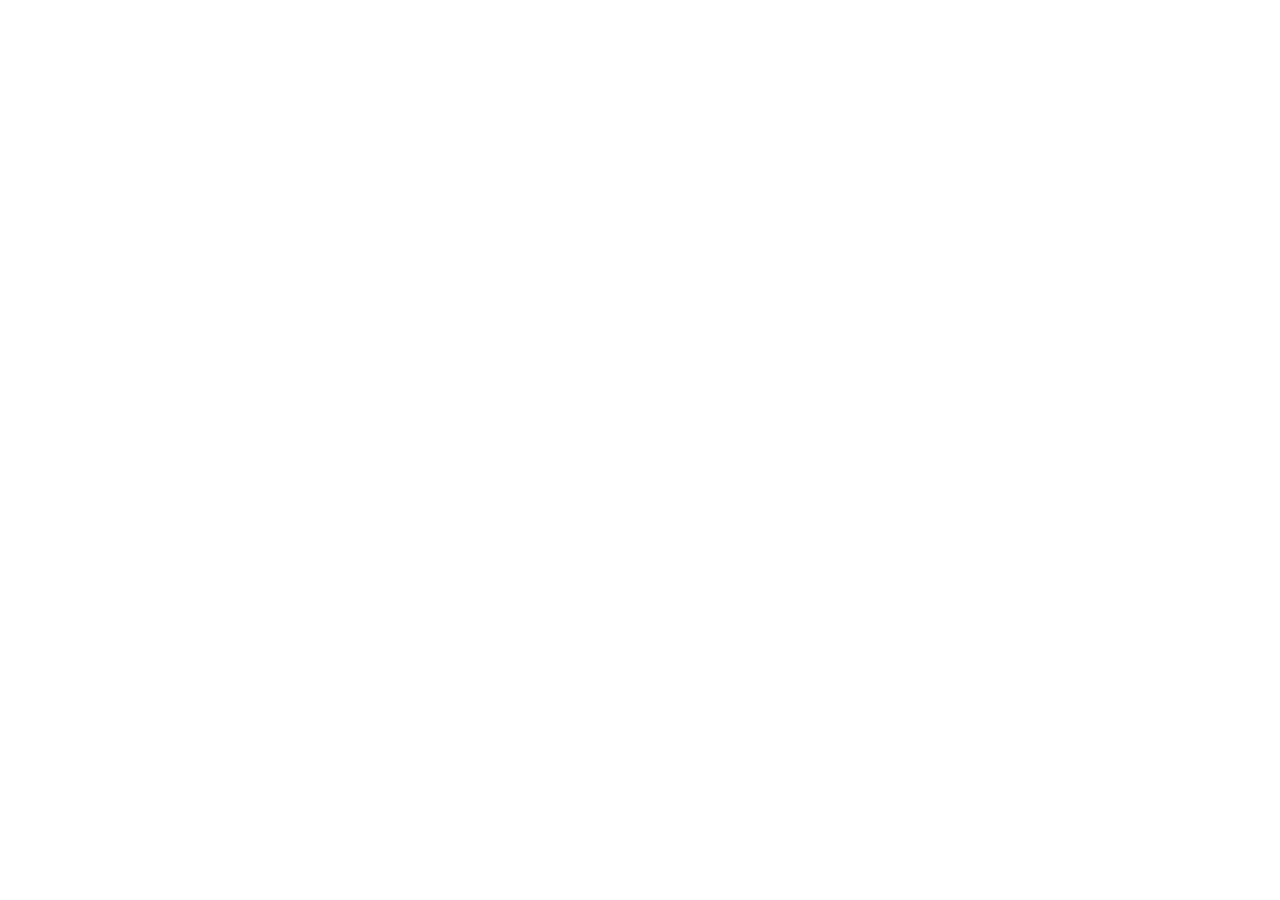
==== index.html @ 1f7158c5 "Updates" ====
<!doctype html><html lang="en"><head><meta charset="utf-8"/><link rel="icon" href="/curriculum/favicon.ico"/><link rel="stylesheet" href="https://fonts.googleapis.com/icon?family=Material+Icons"/><meta name="viewport" content="width=device-width,initial-scale=1"/><meta name="theme-color" content="#000000"/><meta name="description" content="Web site created using create-react-app"/><link rel="apple-touch-icon" href="/curriculum/logo192.png"/><link rel="manifest" href="/curriculum/manifest.json"/><title>React App</title><script async src="https://www.googletagmanager.com/gtag/js?id=UA-134482175-1"></script><script>function gtag(){dataLayer.push(arguments)}window.dataLayer=window.dataLayer||[],gtag("js",new Date),gtag("config","UA-134482175-1")</script><script defer="defer" src="/curriculum/static/js/main.ffeb51f5.js"></script><link href="/curriculum/static/css/main.ffa30305.css" rel="stylesheet"></head><body><noscript>You need to enable JavaScript to run this app.</noscript><div id="root"></div></body></html>
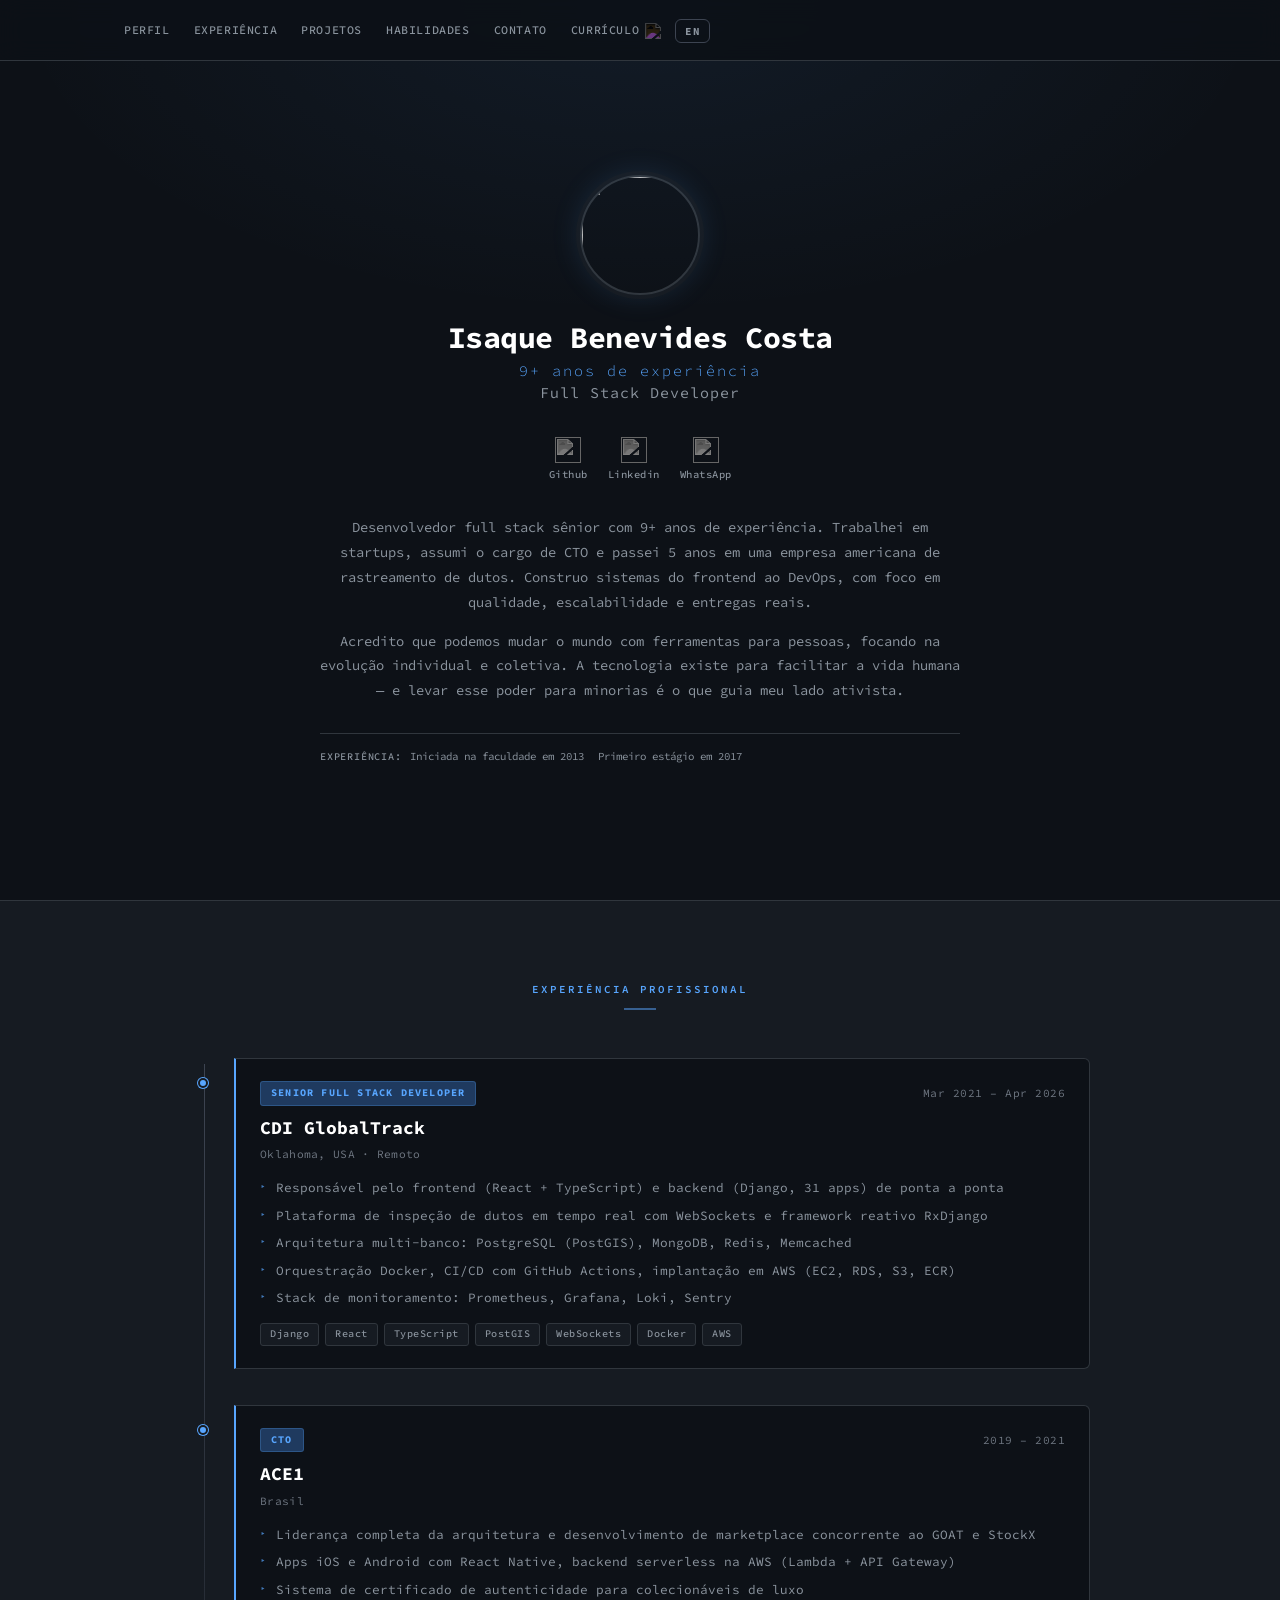
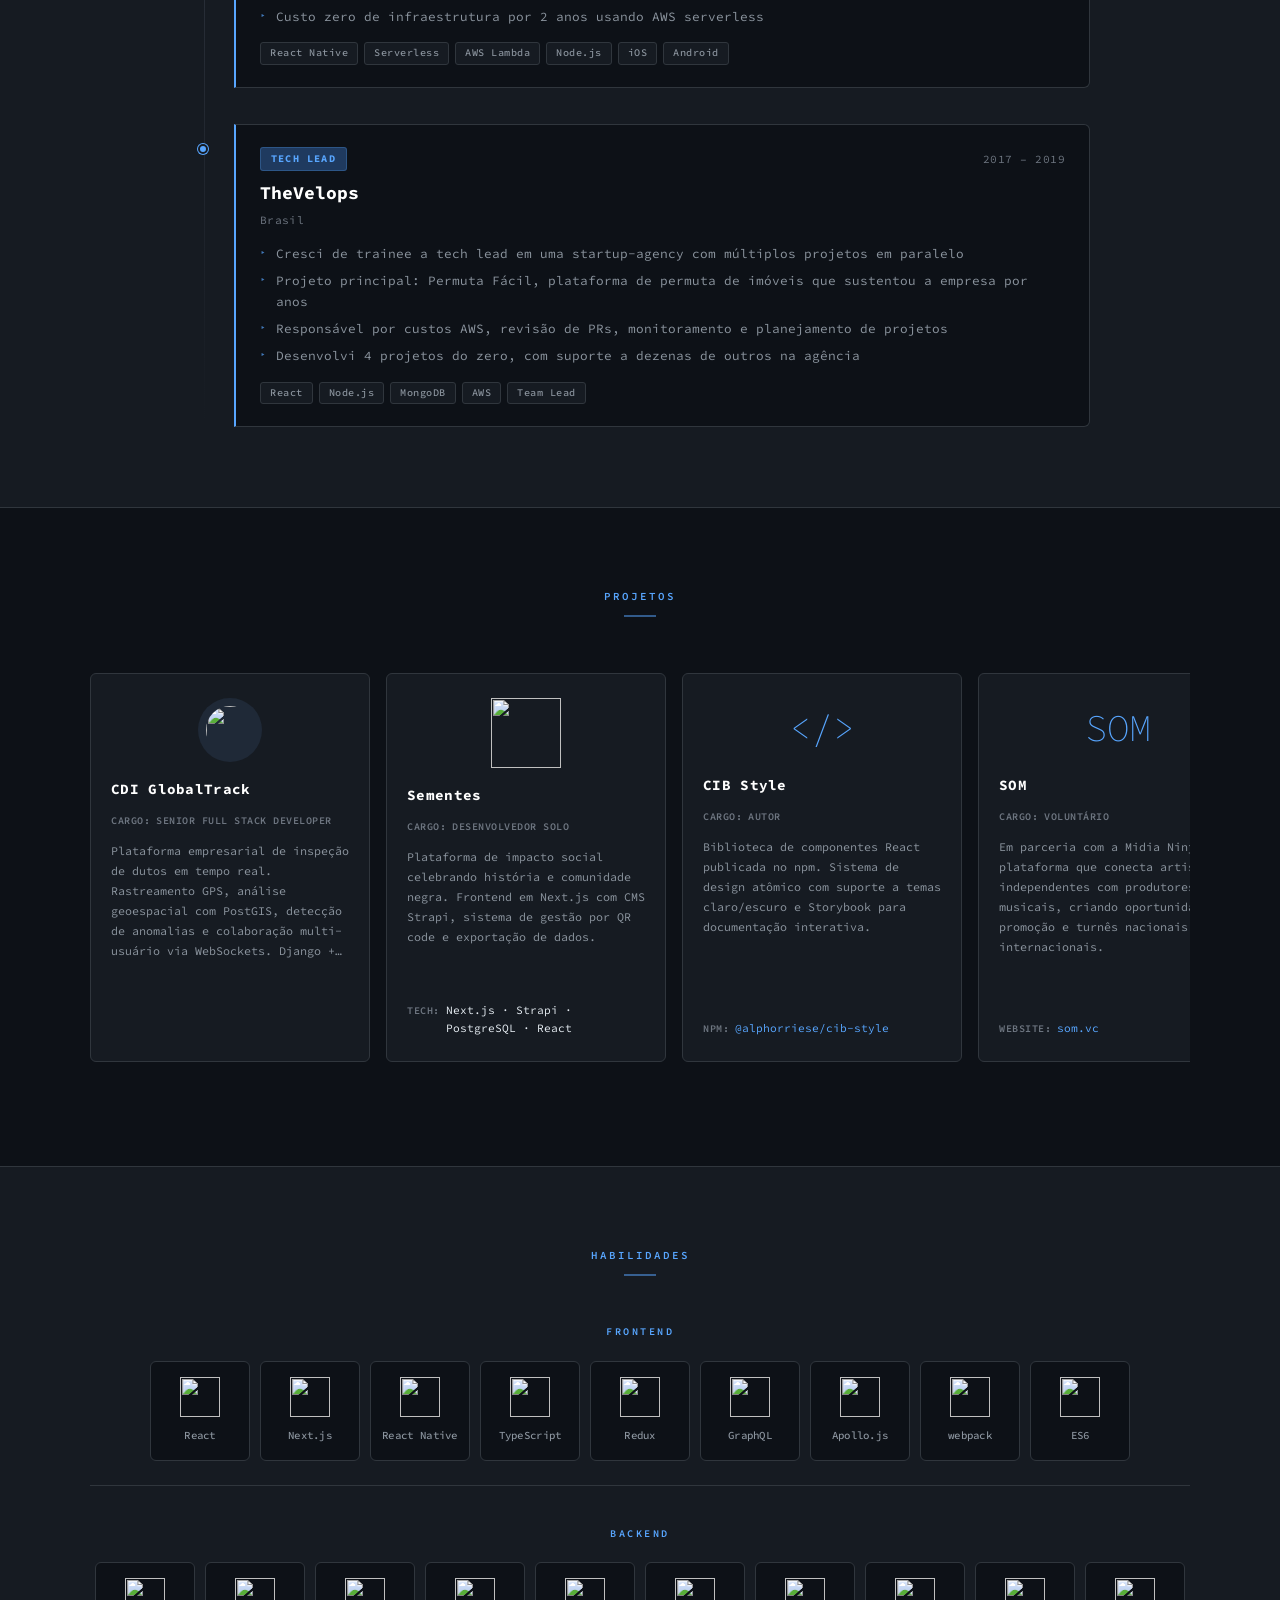
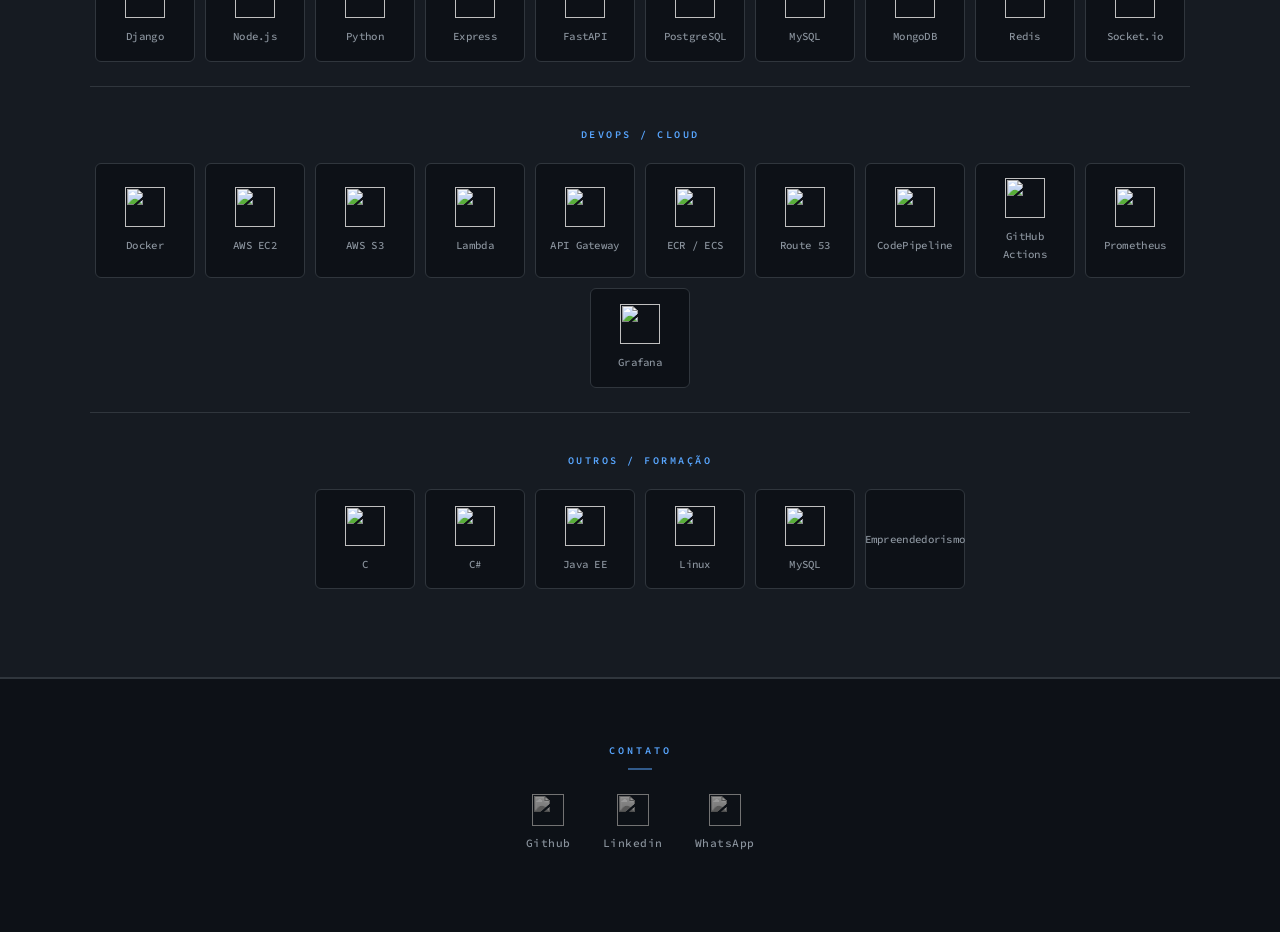
==== commit c5d0df42: "2026-14-04 - update" ====
--- a/index.html
+++ b/index.html
@@ -1 +1,600 @@
-<!doctype html><html lang="en"><head><meta charset="utf-8"/><link rel="icon" href="/curriculum/favicon.ico"/><link rel="stylesheet" href="https://fonts.googleapis.com/icon?family=Material+Icons"/><meta name="viewport" content="width=device-width,initial-scale=1"/><meta name="theme-color" content="#000000"/><meta name="description" content="Web site created using create-react-app"/><link rel="apple-touch-icon" href="/curriculum/logo192.png"/><link rel="manifest" href="/curriculum/manifest.json"/><title>React App</title><script async src="https://www.googletagmanager.com/gtag/js?id=UA-134482175-1"></script><script>function gtag(){dataLayer.push(arguments)}window.dataLayer=window.dataLayer||[],gtag("js",new Date),gtag("config","UA-134482175-1")</script><script defer="defer" src="/curriculum/static/js/main.ffeb51f5.js"></script><link href="/curriculum/static/css/main.ffa30305.css" rel="stylesheet"></head><body><noscript>You need to enable JavaScript to run this app.</noscript><div id="root"></div></body></html>+<!DOCTYPE html>
+<html lang="pt">
+  <head>
+    <meta charset="UTF-8">
+    <meta name="viewport" content="width=device-width, initial-scale=1.0">
+    <meta http-equiv="X-UA-Compatible" content="ie=edge">
+    <title>Isaque Costa — Full Stack Developer</title>
+    <link rel='stylesheet' type='text/css' href='style.css' />
+    <link rel="icon" href="/curriculum/assets/images/favicon.svg" />
+    <link href="https://fonts.googleapis.com/css?family=Source+Code+Pro:200,300,400,500,600,700" rel="stylesheet">
+    <!-- Google Analytics -->
+    <script async src="https://www.googletagmanager.com/gtag/js?id=UA-134482175-1"></script>
+    <script>
+      window.dataLayer = window.dataLayer || [];
+      function gtag(){dataLayer.push(arguments);}
+      gtag('js', new Date());
+      gtag('config', 'UA-134482175-1');
+    </script>
+  </head>
+  <body data-lang="pt">
+    <header>
+      <nav>
+        <ul>
+          <li><a class='menu' href='#profile'><span class="lang-pt">Perfil</span><span class="lang-en">Profile</span></a></li>
+          <li><a class='menu' href='#experience'><span class="lang-pt">Experiência</span><span class="lang-en">Experience</span></a></li>
+          <li><a class='menu' href='#projects'><span class="lang-pt">Projetos</span><span class="lang-en">Projects</span></a></li>
+          <li><a class='menu' href='#knowledge'><span class="lang-pt">Habilidades</span><span class="lang-en">Skills</span></a></li>
+          <li><a class='menu' href='#footer'><span class="lang-pt">Contato</span><span class="lang-en">Contact</span></a></li>
+          <li><a class='menu' target='_blank' href='/curriculum/assets/files/curriculo_12-02-2019-new.pdf'><span class="lang-pt">Currículo</span><span class="lang-en">Resume</span><img class='download-icon' src='/curriculum/assets/images/iconfinder_24_171492.svg'/></a></li>
+          <li><button class='lang-toggle' id='lang-toggle'>EN</button></li>
+        </ul>
+      </nav>
+    </header>
+    <main>
+
+      <!-- PROFILE -->
+      <section id='profile'>
+        <div class='profile-header'>
+          <img src='/curriculum/assets/images/IsaqueCosta-68.jpg' />
+          <ul class='basic-informations'>
+            <li><p>Isaque Benevides Costa</p></li>
+            <li><p><span class="lang-pt">9+ anos de experiência</span><span class="lang-en">9+ years of experience</span></p></li>
+            <li><p>Full Stack Developer</p></li>
+          </ul>
+        </div>
+        <div class='social-media-container'>
+          <ul class='social-medias'>
+            <li>
+              <a href='https://github.com/isaquebc' target='_blank'>
+                <img src='https://cdn3.iconfinder.com/data/icons/free-social-icons/67/github_circle_gray-512.png' />
+                <label>Github</label>
+              </a>
+            </li>
+            <li>
+              <a target='_blank' href='https://www.linkedin.com/in/isaque-benevides-costa-303a9490/'>
+                <img src='https://cdn3.iconfinder.com/data/icons/free-social-icons/67/linkedin_circle_gray-512.png'/>
+                <label>Linkedin</label>
+              </a>
+            </li>
+            <li>
+              <a href='https://api.whatsapp.com/send?phone=5511986756042'>
+                <img target='_blank' src='https://cdn2.iconfinder.com/data/icons/social-icons-grey/512/whatsapp-512.png'/>
+                <label>WhatsApp</label>
+              </a>
+            </li>
+          </ul>
+        </div>
+        <p class="lang-pt">Desenvolvedor full stack sênior com 9+ anos de experiência. Trabalhei em startups, assumi o cargo de CTO e passei 5 anos em uma empresa americana de rastreamento de dutos. Construo sistemas do frontend ao DevOps, com foco em qualidade, escalabilidade e entregas reais.</p>
+        <p class="lang-en">Senior full stack developer with 9+ years of experience. Worked across startups, served as CTO, and spent 5 years at a US pipeline-tracking company. I build end-to-end systems — from UI to DevOps — focused on quality, scalability, and real delivery.</p>
+        <p class="lang-pt">Acredito que podemos mudar o mundo com ferramentas para pessoas, focando na evolução individual e coletiva. A tecnologia existe para facilitar a vida humana — e levar esse poder para minorias é o que guia meu lado ativista.</p>
+        <p class="lang-en">I believe we can change the world through tools built for people, focusing on individual and collective growth. Technology exists to make life easier — bringing that power to underrepresented communities is what drives me.</p>
+        <ul>
+          <li>
+            <label><span class="lang-pt">Experiência:</span><span class="lang-en">Experience:</span></label>
+            <p><span class="lang-pt">Iniciada na faculdade em 2013</span><span class="lang-en">Started in college, 2013</span></p>
+            <p><span class="lang-pt">Primeiro estágio em 2017</span><span class="lang-en">First internship, 2017</span></p>
+          </li>
+        </ul>
+      </section>
+
+      <!-- WORK EXPERIENCE -->
+      <section id='experience'>
+        <h3 class='section-title'><span class="lang-pt">Experiência Profissional</span><span class="lang-en">Work Experience</span></h3>
+        <div class='timeline'>
+
+          <div class='timeline-item'>
+            <div class='timeline-dot'></div>
+            <div class='timeline-card'>
+              <div class='timeline-header'>
+                <span class='role-badge'>Senior Full Stack Developer</span>
+                <span class='timeline-period'>Mar 2021 – Apr 2026</span>
+              </div>
+              <h4 class='company-name'>CDI GlobalTrack</h4>
+              <span class='timeline-location'>Oklahoma, USA &middot; <span class="lang-pt">Remoto</span><span class="lang-en">Remote</span></span>
+              <ul class='timeline-bullets'>
+                <li>
+                  <span class="lang-pt">Responsável pelo frontend (React + TypeScript) e backend (Django, 31 apps) de ponta a ponta</span>
+                  <span class="lang-en">End-to-end ownership of frontend (React + TypeScript) and backend (Django, 31 apps)</span>
+                </li>
+                <li>
+                  <span class="lang-pt">Plataforma de inspeção de dutos em tempo real com WebSockets e framework reativo RxDjango</span>
+                  <span class="lang-en">Real-time pipeline inspection platform using WebSockets and the RxDjango reactive framework</span>
+                </li>
+                <li>
+                  <span class="lang-pt">Arquitetura multi-banco: PostgreSQL (PostGIS), MongoDB, Redis, Memcached</span>
+                  <span class="lang-en">Multi-database architecture: PostgreSQL (PostGIS), MongoDB, Redis, Memcached</span>
+                </li>
+                <li>
+                  <span class="lang-pt">Orquestração Docker, CI/CD com GitHub Actions, implantação em AWS (EC2, RDS, S3, ECR)</span>
+                  <span class="lang-en">Docker orchestration, GitHub Actions CI/CD, AWS deployment (EC2, RDS, S3, ECR)</span>
+                </li>
+                <li>
+                  <span class="lang-pt">Stack de monitoramento: Prometheus, Grafana, Loki, Sentry</span>
+                  <span class="lang-en">Monitoring stack: Prometheus, Grafana, Loki, Sentry</span>
+                </li>
+              </ul>
+              <div class='tech-tags'>
+                <span>Django</span><span>React</span><span>TypeScript</span><span>PostGIS</span><span>WebSockets</span><span>Docker</span><span>AWS</span>
+              </div>
+            </div>
+          </div>
+
+          <div class='timeline-item'>
+            <div class='timeline-dot'></div>
+            <div class='timeline-card'>
+              <div class='timeline-header'>
+                <span class='role-badge'>CTO</span>
+                <span class='timeline-period'>2019 – 2021</span>
+              </div>
+              <h4 class='company-name'>ACE1</h4>
+              <span class='timeline-location'>Brasil</span>
+              <ul class='timeline-bullets'>
+                <li>
+                  <span class="lang-pt">Liderança completa da arquitetura e desenvolvimento de marketplace concorrente ao GOAT e StockX</span>
+                  <span class="lang-en">Led full architecture and development of a marketplace competing with GOAT and StockX</span>
+                </li>
+                <li>
+                  <span class="lang-pt">Apps iOS e Android com React Native, backend serverless na AWS (Lambda + API Gateway)</span>
+                  <span class="lang-en">iOS and Android apps with React Native, serverless AWS backend (Lambda + API Gateway)</span>
+                </li>
+                <li>
+                  <span class="lang-pt">Sistema de certificado de autenticidade para colecionáveis de luxo</span>
+                  <span class="lang-en">Certificate of authenticity system for luxury collectibles</span>
+                </li>
+                <li>
+                  <span class="lang-pt">Custo zero de infraestrutura por 2 anos usando AWS serverless</span>
+                  <span class="lang-en">Zero infra cost for 2 years leveraging AWS serverless</span>
+                </li>
+              </ul>
+              <div class='tech-tags'>
+                <span>React Native</span><span>Serverless</span><span>AWS Lambda</span><span>Node.js</span><span>iOS</span><span>Android</span>
+              </div>
+            </div>
+          </div>
+
+          <div class='timeline-item'>
+            <div class='timeline-dot'></div>
+            <div class='timeline-card'>
+              <div class='timeline-header'>
+                <span class='role-badge'>Tech Lead</span>
+                <span class='timeline-period'>2017 – 2019</span>
+              </div>
+              <h4 class='company-name'>TheVelops</h4>
+              <span class='timeline-location'>Brasil</span>
+              <ul class='timeline-bullets'>
+                <li>
+                  <span class="lang-pt">Cresci de trainee a tech lead em uma startup-agency com múltiplos projetos em paralelo</span>
+                  <span class="lang-en">Grew from trainee to tech lead at a startup-agency managing multiple parallel projects</span>
+                </li>
+                <li>
+                  <span class="lang-pt">Projeto principal: Permuta Fácil, plataforma de permuta de imóveis que sustentou a empresa por anos</span>
+                  <span class="lang-en">Flagship project: Permuta Fácil, a property exchange platform that sustained the company for years</span>
+                </li>
+                <li>
+                  <span class="lang-pt">Responsável por custos AWS, revisão de PRs, monitoramento e planejamento de projetos</span>
+                  <span class="lang-en">Responsible for AWS costs, PR reviews, monitoring, and project planning</span>
+                </li>
+                <li>
+                  <span class="lang-pt">Desenvolvi 4 projetos do zero, com suporte a dezenas de outros na agência</span>
+                  <span class="lang-en">Built 4 projects from scratch, supported dozens of others in the agency</span>
+                </li>
+              </ul>
+              <div class='tech-tags'>
+                <span>React</span><span>Node.js</span><span>MongoDB</span><span>AWS</span><span>Team Lead</span>
+              </div>
+            </div>
+          </div>
+
+        </div>
+      </section>
+
+      <!-- PROJECTS -->
+      <section id='projects'>
+        <h3 class='section-title'><span class="lang-pt">Projetos</span><span class="lang-en">Projects</span></h3>
+        <ul class='project-list'>
+
+          <li class='project-item'>
+            <img src='/curriculum/assets/images/gt-logo.svg' class='gt-logo'/>
+            <label>CDI GlobalTrack</label>
+            <div class='content'>
+              <p>
+                <label><span class="lang-pt">Cargo:</span><span class="lang-en">Role:</span></label>
+                <label>Senior Full Stack Developer</label>
+              </p>
+              <div class='description'>
+                <label><span class="lang-pt">Descrição:</span><span class="lang-en">Description:</span></label>
+                <p>
+                  <span class="lang-pt">Plataforma empresarial de inspeção de dutos em tempo real. Rastreamento GPS, análise geoespacial com PostGIS, detecção de anomalias e colaboração multi-usuário via WebSockets. Django + React + TypeScript + Docker + AWS.</span>
+                  <span class="lang-en">Enterprise real-time pipeline inspection platform. GPS tracking, geospatial analytics with PostGIS, anomaly detection, and multi-user collaboration via WebSockets. Django + React + TypeScript + Docker + AWS.</span>
+                </p>
+              </div>
+            </div>
+          </li>
+
+          <li class='project-item'>
+            <img src='/curriculum/assets/images/sementes-logo.svg' class='sementes-logo'/>
+            <label>Sementes</label>
+            <div class='content'>
+              <p>
+                <label><span class="lang-pt">Cargo:</span><span class="lang-en">Role:</span></label>
+                <label><span class="lang-pt">Desenvolvedor Solo</span><span class="lang-en">Solo Developer</span></label>
+              </p>
+              <div class='description'>
+                <label><span class="lang-pt">Descrição:</span><span class="lang-en">Description:</span></label>
+                <p>
+                  <span class="lang-pt">Plataforma de impacto social celebrando história e comunidade negra. Frontend em Next.js com CMS Strapi, sistema de gestão por QR code e exportação de dados.</span>
+                  <span class="lang-en">Social impact platform celebrating Black history and community. Next.js frontend with Strapi CMS, QR code management system, and data export.</span>
+                </p>
+              </div>
+              <p><label>tech: </label>Next.js &middot; Strapi &middot; PostgreSQL &middot; React</p>
+            </div>
+          </li>
+
+          <li class='project-item'>
+            <h5 class='cib-title'>&lt;/&gt;</h5>
+            <label>CIB Style</label>
+            <div class='content'>
+              <p>
+                <label><span class="lang-pt">Cargo:</span><span class="lang-en">Role:</span></label>
+                <label><span class="lang-pt">Autor</span><span class="lang-en">Author</span></label>
+              </p>
+              <div class='description'>
+                <label><span class="lang-pt">Descrição:</span><span class="lang-en">Description:</span></label>
+                <p>
+                  <span class="lang-pt">Biblioteca de componentes React publicada no npm. Sistema de design atômico com suporte a temas claro/escuro e Storybook para documentação interativa.</span>
+                  <span class="lang-en">React component library published on npm. Atomic design system with light/dark theming and Storybook for interactive documentation.</span>
+                </p>
+              </div>
+              <p><label>npm: </label><a href='https://www.npmjs.com/package/@alphorriese/cib-style' target='_blank'>@alphorriese/cib-style</a></p>
+            </div>
+          </li>
+
+          <li class='project-item'>
+            <h5 class='project-text-logo'>SOM</h5>
+            <label>SOM</label>
+            <div class='content'>
+              <p>
+                <label><span class="lang-pt">Cargo:</span><span class="lang-en">Role:</span></label>
+                <label><span class="lang-pt">Voluntário</span><span class="lang-en">Volunteer</span></label>
+              </p>
+              <div class='description'>
+                <label><span class="lang-pt">Descrição:</span><span class="lang-en">Description:</span></label>
+                <p>
+                  <span class="lang-pt">Em parceria com a Midia Ninja, plataforma que conecta artistas independentes com produtores musicais, criando oportunidades de promoção e turnês nacionais e internacionais.</span>
+                  <span class="lang-en">In partnership with Midia Ninja, a platform connecting independent artists with music producers, creating opportunities for promotion and national/international tours.</span>
+                </p>
+              </div>
+              <p><label>website: </label><a href='https://som.vc' target='_blank'>som.vc</a></p>
+            </div>
+          </li>
+
+          <li class='project-item'>
+            <h5 class='project-text-logo'>ACE1</h5>
+            <label>ACE1</label>
+            <div class='content'>
+              <p>
+                <label><span class="lang-pt">Cargo:</span><span class="lang-en">Role:</span></label>
+                <label>CTO</label>
+              </p>
+              <div class='description'>
+                <label><span class="lang-pt">Descrição:</span><span class="lang-en">Description:</span></label>
+                <p>
+                  <span class="lang-pt">Marketplace em React Native que trouxe ao Brasil um modelo similar ao StockX e Goat. Todo produto passa por verificação de autenticidade antes da entrega ao comprador.</span>
+                  <span class="lang-en">React Native marketplace bringing a GOAT/StockX model to Brazil. Every product goes through an authenticity check before delivery to the buyer.</span>
+                </p>
+              </div>
+              <p><label>website: </label><a href='https://ace1.com.br' target='_blank'>ace1.com.br</a></p>
+              <p><label>app: </label><a href='https://play.google.com/store/apps/details?id=com.aceoneapp&hl=pt_BR' target='_blank'>Play Store</a></p>
+              <p><label>app: </label><a href='https://apps.apple.com/br/app/ace1/id1462776917' target='_blank'>Apple Store</a></p>
+            </div>
+          </li>
+
+          <li class='project-item'>
+            <h5 class='project-text-logo'>PF</h5>
+            <label>Permuta Fácil</label>
+            <div class='content'>
+              <p>
+                <label><span class="lang-pt">Cargo:</span><span class="lang-en">Role:</span></label>
+                <label>Team Lead / Tech Lead</label>
+              </p>
+              <div class='description'>
+                <label><span class="lang-pt">Descrição:</span><span class="lang-en">Description:</span></label>
+                <p>
+                  <span class="lang-pt">Plataforma de permuta de imóveis. Cadastre seu imóvel e o desejado, e o sistema encontra matches no banco de dados, exibindo um mapa estilo Tinder com as propriedades compatíveis.</span>
+                  <span class="lang-en">Property exchange platform. Register your property and desired swap, and the system finds matches in the database, displaying a Tinder-style map with compatible properties.</span>
+                </p>
+              </div>
+              <p><label>website: </label><a href='https://permutafacil.net' target='_blank'>permutafacil.net</a></p>
+            </div>
+          </li>
+
+          <li class='project-item'>
+            <h5 class='project-text-logo'>C</h5>
+            <label>Consorciei</label>
+            <div class='content'>
+              <p>
+                <label><span class="lang-pt">Cargo:</span><span class="lang-en">Role:</span></label>
+                <label>Team Lead / Tech Lead</label>
+              </p>
+              <div class='description'>
+                <label><span class="lang-pt">Descrição:</span><span class="lang-en">Description:</span></label>
+                <p>
+                  <span class="lang-pt">Plataforma de administração de cotas de consórcio com filtros step-by-step e integração com WhatsApp Web para comunicação direta com clientes.</span>
+                  <span class="lang-en">Consortium share management platform with step-by-step filters and WhatsApp Web integration for direct client communication.</span>
+                </p>
+              </div>
+              <p><label>website: </label><a href='https://www.consorciei.com.br/' target='_blank'>consorciei.com.br</a></p>
+            </div>
+          </li>
+
+          <li class='project-item'>
+            <h5 class='project-text-logo'>ARCA</h5>
+            <label>ARCA</label>
+            <div class='content'>
+              <p>
+                <label><span class="lang-pt">Cargo:</span><span class="lang-en">Role:</span></label>
+                <label><span class="lang-pt">Único dev da plataforma</span><span class="lang-en">Sole Developer</span></label>
+              </p>
+              <div class='description'>
+                <label><span class="lang-pt">Descrição:</span><span class="lang-en">Description:</span></label>
+                <p>
+                  <span class="lang-pt">Plataforma questionário para análise de consumo e tratamento de água em empresas, gerando relatórios PDF personalizados com dicas de melhoria. ReactJs, MongoDB, Python.</span>
+                  <span class="lang-en">Questionnaire platform for water usage and treatment analysis in companies, generating custom PDF reports with improvement tips. ReactJs, MongoDB, Python.</span>
+                </p>
+              </div>
+              <p><label>website: </label><a href='http://h2ocompany.com.br/' target='_blank'>h2ocompany.com.br</a></p>
+            </div>
+          </li>
+
+          <li class='project-item'>
+            <h5 class='centoeonze'>111</h5>
+            <label>Cento e Onze</label>
+            <div class='content'>
+              <p>
+                <label><span class="lang-pt">Cargo:</span><span class="lang-en">Role:</span></label>
+                <label><span class="lang-pt">Desenvolvedor Front-end</span><span class="lang-en">Frontend Developer</span></label>
+              </p>
+              <div class='description'>
+                <label><span class="lang-pt">Descrição:</span><span class="lang-en">Description:</span></label>
+                <p>
+                  <span class="lang-pt">Plataforma artística criada a partir de verba de TAC, documentando 111 trabalhadores da construção do Aeroporto de Guarulhos em condições análogas à escravidão. React, Redux, Stylus.</span>
+                  <span class="lang-en">Artistic platform created from settlement funds, documenting 111 construction workers at Guarulhos Airport who worked in slave-like conditions. React, Redux, Stylus.</span>
+                </p>
+              </div>
+              <p><label>website: </label><a href='http://centoeonze111.com' target='_blank'>centoeonze111.com</a></p>
+            </div>
+          </li>
+
+          <li class='project-item'>
+            <h5 class='project-text-logo'>AT</h5>
+            <label>agroTechs</label>
+            <div class='content'>
+              <p>
+                <label><span class="lang-pt">Cargo:</span><span class="lang-en">Role:</span></label>
+                <label><span class="lang-pt">Desenvolvedor Full Stack</span><span class="lang-en">Full Stack Developer</span></label>
+              </p>
+              <div class='description'>
+                <label><span class="lang-pt">Descrição:</span><span class="lang-en">Description:</span></label>
+                <p>
+                  <span class="lang-pt">Plataforma para controle de fazenda via mapa interativo. Marque lotes, designe funcionários para tarefas e receba alertas no celular.</span>
+                  <span class="lang-en">Farm management platform via interactive map. Mark lots, assign workers to tasks, and receive mobile alerts.</span>
+                </p>
+              </div>
+              <p><label>website: </label><a href='https://www.agrotechs.com.br' target='_blank'>agrotechs.com.br</a></p>
+            </div>
+          </li>
+
+        </ul>
+      </section>
+
+      <!-- SKILLS -->
+      <section id='knowledge'>
+        <h3 class='section-title'><span class="lang-pt">Habilidades</span><span class="lang-en">Skills</span></h3>
+
+        <h4 class='exp-title'>Frontend</h4>
+        <ul class='knowledge-list-container'>
+          <li class='knowledge-list'>
+            <img src='https://cdn.simpleicons.org/react' />
+            <label>React</label>
+          </li>
+          <li class='knowledge-list'>
+            <img src='https://cdn.worldvectorlogo.com/logos/nextjs-2.svg' />
+            <label>Next.js</label>
+          </li>
+          <li class='knowledge-list'>
+            <img src='https://cdn.worldvectorlogo.com/logos/react.svg' />
+            <label>React Native</label>
+          </li>
+          <li class='knowledge-list'>
+            <img src='https://cdn.worldvectorlogo.com/logos/typescript.svg' />
+            <label>TypeScript</label>
+          </li>
+          <li class='knowledge-list'>
+            <img src='https://cdn.simpleicons.org/redux' />
+            <label>Redux</label>
+          </li>
+          <li class='knowledge-list'>
+            <img src='https://cdn.simpleicons.org/graphql' />
+            <label>GraphQL</label>
+          </li>
+          <li class='knowledge-list'>
+            <img src='https://cdn.simpleicons.org/apollographql' />
+            <label>Apollo.js</label>
+          </li>
+          <li class='knowledge-list'>
+            <img src='https://cdn.simpleicons.org/webpack' />
+            <label>webpack</label>
+          </li>
+          <li class='knowledge-list'>
+            <img src='https://cdn.simpleicons.org/javascript' />
+            <label>ES6</label>
+          </li>
+        </ul>
+
+        <h4 class='exp-title'>Backend</h4>
+        <ul class='knowledge-list-container'>
+          <li class='knowledge-list'>
+            <img src='https://cdn.worldvectorlogo.com/logos/django.svg' />
+            <label>Django</label>
+          </li>
+          <li class='knowledge-list'>
+            <img src='https://cdn.simpleicons.org/nodedotjs' />
+            <label>Node.js</label>
+          </li>
+          <li class='knowledge-list'>
+            <img src='https://cdn.worldvectorlogo.com/logos/python-5.svg' />
+            <label>Python</label>
+          </li>
+          <li class='knowledge-list'>
+            <img src='https://cdn.simpleicons.org/express' />
+            <label>Express</label>
+          </li>
+          <li class='knowledge-list'>
+            <img src='https://cdn.worldvectorlogo.com/logos/fastapi-1.svg' />
+            <label>FastAPI</label>
+          </li>
+          <li class='knowledge-list'>
+            <img src='https://cdn.worldvectorlogo.com/logos/postgresql.svg' />
+            <label>PostgreSQL</label>
+          </li>
+          <li class='knowledge-list'>
+            <img src='https://cdn.worldvectorlogo.com/logos/mysql.svg' />
+            <label>MySQL</label>
+          </li>
+          <li class='knowledge-list'>
+            <img src='https://cdn.simpleicons.org/mongodb' />
+            <label>MongoDB</label>
+          </li>
+          <li class='knowledge-list'>
+            <img src='https://cdn.worldvectorlogo.com/logos/redis.svg' />
+            <label>Redis</label>
+          </li>
+          <li class='knowledge-list'>
+            <img src='https://cdn.simpleicons.org/socketdotio' />
+            <label>Socket.io</label>
+          </li>
+        </ul>
+
+        <h4 class='exp-title'>DevOps / Cloud</h4>
+        <ul class='knowledge-list-container'>
+          <li class='knowledge-list'>
+            <img src='https://cdn.worldvectorlogo.com/logos/docker.svg' />
+            <label>Docker</label>
+          </li>
+          <li class='knowledge-list'>
+            <img src='https://cdn.worldvectorlogo.com/logos/aws-ec2.svg' />
+            <label>AWS EC2</label>
+          </li>
+          <li class='knowledge-list'>
+            <img src='https://cdn.worldvectorlogo.com/logos/aws-s3.svg' />
+            <label>AWS S3</label>
+          </li>
+          <li class='knowledge-list'>
+            <img src='https://cdn.simpleicons.org/awslambda' />
+            <label>Lambda</label>
+          </li>
+          <li class='knowledge-list'>
+            <img src='https://cdn.worldvectorlogo.com/logos/aws-api-gateway.svg' />
+            <label>API Gateway</label>
+          </li>
+          <li class='knowledge-list'>
+            <img src='https://cdn.simpleicons.org/amazonecs' />
+            <label>ECR / ECS</label>
+          </li>
+          <li class='knowledge-list'>
+            <img src='https://cdn.worldvectorlogo.com/logos/aws-route53.svg' />
+            <label>Route 53</label>
+          </li>
+          <li class='knowledge-list'>
+            <img src='https://cdn.simpleicons.org/amazonwebservices' />
+            <label>CodePipeline</label>
+          </li>
+          <li class='knowledge-list'>
+            <img src='https://cdn.simpleicons.org/githubactions' />
+            <label>GitHub Actions</label>
+          </li>
+          <li class='knowledge-list'>
+            <img src='https://cdn.worldvectorlogo.com/logos/prometheus.svg' />
+            <label>Prometheus</label>
+          </li>
+          <li class='knowledge-list'>
+            <img src='https://cdn.worldvectorlogo.com/logos/grafana.svg' />
+            <label>Grafana</label>
+          </li>
+        </ul>
+
+        <h4 class='exp-title'><span class="lang-pt">Outros / Formação</span><span class="lang-en">Other / Background</span></h4>
+        <ul class='knowledge-list-container'>
+          <li class='knowledge-list'>
+            <img src='https://cdn.simpleicons.org/c' />
+            <label>C</label>
+          </li>
+          <li class='knowledge-list'>
+            <img src='https://cdn.simpleicons.org/csharp' />
+            <label>C#</label>
+          </li>
+          <li class='knowledge-list'>
+            <img src='https://cdn.simpleicons.org/java' />
+            <label>Java EE</label>
+          </li>
+          <li class='knowledge-list'>
+            <img src='https://cdn.simpleicons.org/linux' />
+            <label>Linux</label>
+          </li>
+          <li class='knowledge-list'>
+            <img src='https://cdn.simpleicons.org/mysql' />
+            <label>MySQL</label>
+          </li>
+          <li class='knowledge-list'>
+            <label><span class="lang-pt">Empreendedorismo</span><span class="lang-en">Entrepreneurship</span></label>
+          </li>
+        </ul>
+
+      </section>
+
+      <!-- CONTACT -->
+      <section id='footer'>
+        <ul>
+          <li><h5><span class="lang-pt">Contato</span><span class="lang-en">Contact</span></h5></li>
+          <li>
+            <ul class="social-contact">
+              <li>
+                <a href='https://github.com/isaquebc' target='_blank'>
+                  <img src='https://cdn3.iconfinder.com/data/icons/free-social-icons/67/github_circle_gray-512.png' />
+                  <label>Github</label>
+                </a>
+              </li>
+              <li>
+                <a target='_blank' href='https://www.linkedin.com/in/isaque-benevides-costa-303a9490/'>
+                  <img src='https://cdn3.iconfinder.com/data/icons/free-social-icons/67/linkedin_circle_gray-512.png'/>
+                  <label>Linkedin</label>
+                </a>
+              </li>
+              <li>
+                <a href='https://api.whatsapp.com/send?phone=5511986756042'>
+                  <img src='https://cdn2.iconfinder.com/data/icons/social-icons-grey/512/whatsapp-512.png'/>
+                  <label>WhatsApp</label>
+                </a>
+              </li>
+            </ul>
+          </li>
+        </ul>
+      </section>
+
+    </main>
+
+    <script>
+      var toggle = document.getElementById('lang-toggle');
+      toggle.addEventListener('click', function() {
+        if (document.body.dataset.lang === 'pt') {
+          document.body.dataset.lang = 'en';
+          toggle.textContent = 'PT';
+        } else {
+          document.body.dataset.lang = 'pt';
+          toggle.textContent = 'EN';
+        }
+      });
+    </script>
+  </body>
+</html>
--- a/style.css
+++ b/style.css
@@ -0,0 +1,860 @@
+/* =====================
+   RESET
+   ===================== */
+*, *::before, *::after {
+  box-sizing: border-box;
+  margin: 0;
+  padding: 0;
+  border: 0;
+}
+
+html, body, header, main, nav, footer, article, blockquote,
+div, section, span, iframe, img, video, figure, a, p, h1, h2,
+h3, h4, h5, h6, strong, b, i, ul, ol, li, form, fieldset,
+label, input, select, textarea, table, button, thead, tbody,
+tfoot, th, td, tr, aside, caption, sup, sub, q, small {
+  text-decoration: none;
+}
+
+blockquote { quotes: none; }
+blockquote::after, blockquote::before { content: none; }
+table { border-collapse: collapse; border-spacing: 0; }
+ol, nav ul { list-style: none; }
+
+/* =====================
+   DESIGN TOKENS
+   ===================== */
+:root {
+  --bg:         #0d1117;
+  --bg-2:       #161b22;
+  --bg-3:       #1f2937;
+  --border:     #30363d;
+  --border-2:   #3d4451;
+  --accent:     #58a6ff;
+  --accent-dim: #1f3a5f;
+  --text:       #e6edf3;
+  --text-muted: #8b949e;
+  --text-dim:   #6e7681;
+  --white:      #ffffff;
+  --danger:     #f85149;
+
+  --font: 'Source Code Pro', monospace;
+  --radius: 6px;
+  --nav-h: 60px;
+  --max-w: 900px;
+  --max-w-wide: 1100px;
+}
+
+/* =====================
+   BASE
+   ===================== */
+html {
+  width: 100%;
+  scroll-behavior: smooth;
+  background: var(--bg);
+}
+
+body {
+  font-family: var(--font);
+  font-size: 15px;
+  line-height: 1.6;
+  color: var(--text);
+  background: var(--bg);
+  overflow-x: hidden;
+}
+
+a {
+  color: var(--accent);
+  text-decoration: none;
+  transition: color 0.2s;
+}
+a:hover { color: var(--white); }
+
+/* =====================
+   SCROLLBAR
+   ===================== */
+::-webkit-scrollbar { width: 6px; height: 6px; background: var(--bg); }
+::-webkit-scrollbar-thumb { background: var(--border-2); border-radius: 3px; }
+::-webkit-scrollbar-thumb:hover { background: var(--text-muted); }
+
+/* =====================
+   NAV
+   ===================== */
+header {
+  position: fixed;
+  top: 0;
+  width: 100%;
+  z-index: 100;
+  background: rgba(13, 17, 23, 0.92);
+  backdrop-filter: blur(12px);
+  -webkit-backdrop-filter: blur(12px);
+  border-bottom: 1px solid var(--border);
+}
+
+header > nav {
+  max-width: var(--max-w-wide);
+  margin: 0 auto;
+  height: var(--nav-h);
+  padding: 0 24px;
+  display: flex;
+  align-items: center;
+}
+
+header > nav ul {
+  display: flex;
+  align-items: center;
+  gap: 4px;
+  flex-wrap: wrap;
+  list-style: none;
+}
+
+header > nav li a.menu {
+  display: block;
+  color: var(--text-muted);
+  font-size: 0.78em;
+  font-weight: 500;
+  letter-spacing: 0.6px;
+  text-transform: uppercase;
+  padding: 6px 10px;
+  border-radius: var(--radius);
+  transition: color 0.2s, background 0.2s;
+}
+header > nav li a.menu:hover {
+  color: var(--text);
+  background: var(--bg-2);
+}
+
+header > nav li > a .download-icon {
+  height: 13px;
+  margin-left: 6px;
+  vertical-align: middle;
+  opacity: 0.6;
+  filter: invert(1);
+}
+
+/* =====================
+   LANGUAGE TOGGLE
+   ===================== */
+.lang-toggle {
+  background: transparent;
+  border: 1px solid var(--border-2);
+  color: var(--text-muted);
+  font-family: var(--font);
+  font-size: 0.72em;
+  font-weight: 700;
+  padding: 4px 9px;
+  cursor: pointer;
+  letter-spacing: 1.5px;
+  border-radius: var(--radius);
+  transition: color 0.2s, border-color 0.2s, background 0.2s;
+}
+.lang-toggle:hover {
+  color: var(--accent);
+  border-color: var(--accent);
+  background: var(--accent-dim);
+}
+
+/* =====================
+   BILINGUAL
+   ===================== */
+.lang-en { display: none; }
+[data-lang="en"] .lang-pt { display: none; }
+[data-lang="en"] .lang-en { display: inline; }
+
+/* =====================
+   PROFILE / HERO
+   ===================== */
+#profile {
+  min-height: 100vh;
+  padding: calc(var(--nav-h) + 60px) 24px 80px;
+  display: flex;
+  flex-direction: column;
+  justify-content: center;
+  align-items: center;
+  text-align: center;
+  background: var(--bg);
+  position: relative;
+}
+
+#profile::after {
+  content: '';
+  position: absolute;
+  inset: 0;
+  background: radial-gradient(ellipse 70% 50% at 50% 0%, rgba(88, 166, 255, 0.07) 0%, transparent 70%);
+  pointer-events: none;
+}
+
+.profile-header {
+  display: flex;
+  flex-direction: column;
+  align-items: center;
+  gap: 20px;
+  margin-bottom: 32px;
+}
+
+.profile-header > img {
+  width: 120px;
+  height: 120px;
+  border-radius: 50%;
+  object-fit: cover;
+  border: 2px solid var(--border);
+  box-shadow: 0 0 0 4px var(--bg-2), 0 0 30px rgba(88,166,255,0.15);
+}
+
+.basic-informations {
+  list-style: none;
+}
+
+.basic-informations li p {
+  color: var(--text);
+  line-height: 1.5;
+}
+
+.basic-informations li:first-child p {
+  font-size: 2em;
+  font-weight: 700;
+  letter-spacing: -0.5px;
+  color: var(--white);
+}
+
+.basic-informations li:nth-child(2) p {
+  font-size: 1em;
+  color: var(--accent);
+  font-weight: 300;
+  letter-spacing: 2px;
+}
+
+.basic-informations li:nth-child(3) p {
+  font-size: 1em;
+  color: var(--text-muted);
+  font-weight: 400;
+  letter-spacing: 1px;
+}
+
+.social-media-container {
+  margin-bottom: 32px;
+}
+
+.social-medias {
+  list-style: none;
+  display: flex;
+  gap: 20px;
+  justify-content: center;
+}
+
+.social-medias li a {
+  display: flex;
+  flex-direction: column;
+  align-items: center;
+  gap: 4px;
+  color: var(--text-muted);
+  transition: color 0.2s;
+}
+.social-medias li a:hover { color: var(--accent); }
+
+.social-medias li a img {
+  height: 26px;
+  width: 26px;
+  filter: grayscale(1) invert(0.7);
+  transition: filter 0.2s;
+}
+.social-medias li a:hover img { filter: grayscale(0) invert(0); }
+
+.social-medias li a label {
+  font-size: 0.7em;
+  font-weight: 500;
+  letter-spacing: 0.5px;
+  cursor: pointer;
+  display: block;
+}
+
+#profile > p {
+  max-width: 640px;
+  color: var(--text-muted);
+  font-size: 0.92em;
+  line-height: 1.8;
+  margin: 0 auto 14px;
+}
+
+#profile > ul {
+  list-style: none;
+  max-width: 640px;
+  width: 100%;
+  margin: 16px auto 0;
+}
+
+#profile > ul > li {
+  display: flex;
+  gap: 8px;
+  align-items: baseline;
+  flex-wrap: wrap;
+  font-size: 0.8em;
+  color: var(--text-dim);
+  border-top: 1px solid var(--border);
+  padding-top: 14px;
+}
+
+#profile > ul > li > label {
+  color: var(--text-muted);
+  font-weight: 500;
+  font-size: 0.85em;
+  text-transform: uppercase;
+  letter-spacing: 0.8px;
+  flex-shrink: 0;
+}
+
+#profile > ul > li > p {
+  color: var(--text-muted);
+  font-size: 0.9em;
+  margin: 0 6px 0 0;
+}
+
+/* =====================
+   SECTION TITLE
+   ===================== */
+.section-title {
+  text-align: center;
+  font-size: 0.72em;
+  font-weight: 600;
+  letter-spacing: 3px;
+  text-transform: uppercase;
+  color: var(--accent);
+  margin: 0 0 48px;
+  position: relative;
+}
+
+.section-title::after {
+  content: '';
+  display: block;
+  width: 32px;
+  height: 2px;
+  background: var(--accent);
+  margin: 10px auto 0;
+  opacity: 0.5;
+}
+
+/* =====================
+   EXPERIENCE / TIMELINE
+   ===================== */
+#experience {
+  padding: 80px 24px;
+  background: var(--bg-2);
+  border-top: 1px solid var(--border);
+  border-bottom: 1px solid var(--border);
+}
+
+.timeline {
+  position: relative;
+  max-width: var(--max-w);
+  margin: 0 auto;
+  padding-left: 44px;
+}
+
+.timeline::before {
+  content: '';
+  position: absolute;
+  left: 14px;
+  top: 6px;
+  bottom: 0;
+  width: 1px;
+  background: linear-gradient(var(--border-2), transparent);
+}
+
+.timeline-item {
+  position: relative;
+  margin-bottom: 36px;
+}
+.timeline-item:last-child { margin-bottom: 0; }
+
+.timeline-dot {
+  position: absolute;
+  left: -36px;
+  top: 20px;
+  width: 10px;
+  height: 10px;
+  background: var(--accent);
+  border-radius: 50%;
+  border: 2px solid var(--bg-2);
+  box-shadow: 0 0 0 1px var(--accent);
+}
+
+.timeline-card {
+  background: var(--bg);
+  border: 1px solid var(--border);
+  border-left: 2px solid var(--accent);
+  padding: 22px 24px;
+  border-radius: 0 var(--radius) var(--radius) 0;
+  transition: border-color 0.2s, box-shadow 0.2s;
+}
+.timeline-card:hover {
+  border-left-color: var(--accent);
+  box-shadow: 0 4px 24px rgba(0,0,0,0.3), -2px 0 0 var(--accent);
+}
+
+.timeline-header {
+  display: flex;
+  align-items: center;
+  justify-content: space-between;
+  margin-bottom: 8px;
+  flex-wrap: wrap;
+  gap: 8px;
+}
+
+.role-badge {
+  background: var(--accent-dim);
+  color: var(--accent);
+  font-size: 0.68em;
+  font-weight: 700;
+  padding: 3px 10px;
+  letter-spacing: 1.2px;
+  text-transform: uppercase;
+  border-radius: 3px;
+  border: 1px solid rgba(88,166,255,0.25);
+}
+
+.timeline-period {
+  font-size: 0.75em;
+  color: var(--text-dim);
+  font-weight: 400;
+  letter-spacing: 0.5px;
+}
+
+.company-name {
+  font-size: 1.2em;
+  font-weight: 700;
+  color: var(--white);
+  margin: 4px 0 3px;
+}
+
+.timeline-location {
+  font-size: 0.75em;
+  color: var(--text-dim);
+  display: block;
+  margin-bottom: 14px;
+  letter-spacing: 0.3px;
+}
+
+.timeline-bullets {
+  list-style: none;
+  margin: 0 0 16px;
+}
+
+.timeline-bullets li {
+  position: relative;
+  padding-left: 16px;
+  margin-bottom: 7px;
+  font-size: 0.85em;
+  color: var(--text-muted);
+  line-height: 1.6;
+}
+
+.timeline-bullets li::before {
+  content: '▸';
+  position: absolute;
+  left: 0;
+  color: var(--accent);
+  font-size: 0.75em;
+  top: 2px;
+  opacity: 0.7;
+}
+
+.tech-tags {
+  display: flex;
+  flex-wrap: wrap;
+  gap: 6px;
+}
+
+.tech-tags span {
+  background: var(--bg-2);
+  border: 1px solid var(--border);
+  font-size: 0.68em;
+  padding: 2px 9px;
+  color: var(--text-muted);
+  letter-spacing: 0.5px;
+  border-radius: 3px;
+  font-weight: 500;
+}
+
+/* =====================
+   PROJECTS
+   ===================== */
+#projects {
+  padding: 80px 24px;
+  background: var(--bg);
+  border-bottom: 1px solid var(--border);
+}
+
+#projects .section-title {
+  max-width: var(--max-w-wide);
+  margin-left: auto;
+  margin-right: auto;
+}
+
+.project-list {
+  list-style: none;
+  display: flex;
+  overflow-x: auto;
+  gap: 16px;
+  padding: 8px 4px 24px;
+  scroll-snap-type: x mandatory;
+  -webkit-overflow-scrolling: touch;
+  max-width: var(--max-w-wide);
+  margin: 0 auto;
+}
+
+.project-list::-webkit-scrollbar { height: 4px; }
+
+.project-item {
+  flex-shrink: 0;
+  width: 280px;
+  background: var(--bg-2);
+  border: 1px solid var(--border);
+  border-radius: var(--radius);
+  padding: 24px 20px;
+  display: flex;
+  flex-direction: column;
+  scroll-snap-align: start;
+  transition: border-color 0.2s, box-shadow 0.2s, transform 0.2s;
+}
+.project-item:hover {
+  border-color: var(--accent);
+  box-shadow: 0 8px 32px rgba(0,0,0,0.4);
+  transform: translateY(-2px);
+}
+
+.project-item > img {
+  height: 64px;
+  width: auto;
+  max-width: 140px;
+  display: block;
+  margin: 0 auto 16px;
+  object-fit: contain;
+}
+
+.project-item .gt-logo {
+  height: 64px !important;
+  width: 64px !important;
+  border-radius: 50%;
+  background: var(--bg-3);
+  padding: 8px;
+}
+
+.project-item .sementes-logo {
+  height: 70px !important;
+  width: 70px !important;
+}
+
+.project-item .round-black-image {
+  height: 64px !important;
+  width: 64px !important;
+  border-radius: 50%;
+  background: #000;
+  padding: 6px;
+  object-fit: contain;
+}
+
+.project-item .agro-image {
+  height: 54px !important;
+  max-width: 140px !important;
+}
+
+.project-item > .centoeonze {
+  font-size: 3.5em;
+  font-weight: 200;
+  text-align: center;
+  color: var(--accent);
+  margin: 0 auto 12px;
+  letter-spacing: -2px;
+}
+
+.project-item > .cib-title {
+  font-size: 2.5em;
+  font-weight: 200;
+  text-align: center;
+  color: var(--accent);
+  letter-spacing: -1px;
+  margin: 0 auto 16px;
+}
+
+.project-item > .project-text-logo {
+  font-size: 2.5em;
+  font-weight: 200;
+  text-align: center;
+  color: var(--accent);
+  letter-spacing: -1px;
+  margin: 0 auto 16px;
+}
+
+.project-item > label {
+  display: block;
+  font-size: 0.95em;
+  font-weight: 700;
+  color: var(--white);
+  margin-bottom: 12px;
+  letter-spacing: 0.3px;
+}
+
+.project-item > .content {
+  flex: 1;
+  display: flex;
+  flex-direction: column;
+  gap: 6px;
+}
+
+.project-item > .content > p {
+  display: flex;
+  gap: 6px;
+  align-items: baseline;
+  font-size: 0.75em;
+}
+
+.project-item > .content > p > label {
+  color: var(--text-dim);
+  font-weight: 600;
+  font-size: 0.9em;
+  text-transform: uppercase;
+  letter-spacing: 0.5px;
+  flex-shrink: 0;
+  white-space: nowrap;
+}
+
+.project-item > .content > p:last-of-type {
+  margin-top: auto;
+}
+
+.project-item > .content > .description {
+  margin: 6px 0 8px;
+  flex: 1;
+}
+
+.project-item > .content > .description > label {
+  display: none;
+}
+
+.project-item > .content > .description > p {
+  font-size: 0.78em;
+  color: var(--text-muted);
+  line-height: 1.7;
+  overflow: hidden;
+  display: -webkit-box;
+  -webkit-line-clamp: 6;
+  -webkit-box-orient: vertical;
+}
+
+/* =====================
+   SKILLS
+   ===================== */
+#knowledge {
+  padding: 80px 24px;
+  background: var(--bg-2);
+  border-bottom: 1px solid var(--border);
+}
+
+#knowledge > .section-title-wrap {
+  max-width: var(--max-w-wide);
+  margin: 0 auto 48px;
+}
+
+.exp-title {
+  font-size: 0.68em;
+  font-weight: 600;
+  letter-spacing: 2.5px;
+  text-transform: uppercase;
+  color: var(--accent);
+  text-align: center;
+  margin: 0 auto 20px;
+  max-width: var(--max-w-wide);
+  padding-top: 32px;
+}
+
+.exp-title:first-of-type {
+  padding-top: 0;
+}
+
+.knowledge-list-container {
+  list-style: none;
+  display: flex;
+  flex-wrap: wrap;
+  gap: 10px;
+  justify-content: center;
+  max-width: var(--max-w-wide);
+  margin: 0 auto 8px;
+  padding-bottom: 24px;
+  border-bottom: 1px solid var(--border);
+}
+
+.knowledge-list-container:last-child {
+  border-bottom: none;
+  padding-bottom: 0;
+}
+
+.knowledge-list {
+  display: flex;
+  flex-direction: column;
+  align-items: center;
+  justify-content: center;
+  gap: 10px;
+  width: 100px;
+  min-height: 100px;
+  padding: 14px 10px;
+  background: var(--bg);
+  border: 1px solid var(--border);
+  border-radius: var(--radius);
+  transition: border-color 0.2s, transform 0.2s, box-shadow 0.2s;
+}
+.knowledge-list:hover {
+  border-color: var(--accent);
+  transform: translateY(-2px);
+  box-shadow: 0 6px 20px rgba(0,0,0,0.3);
+}
+
+.knowledge-list > img {
+  width: 40px;
+  height: 40px;
+  object-fit: contain;
+}
+
+.knowledge-list > label {
+  font-size: 0.72em;
+  font-weight: 500;
+  color: var(--text-muted);
+  text-align: center;
+  letter-spacing: 0.3px;
+  cursor: default;
+}
+
+/* =====================
+   FOOTER / CONTACT
+   ===================== */
+#footer {
+  padding: 64px 24px 80px;
+  background: var(--bg);
+  border-top: 1px solid var(--border);
+  text-align: center;
+}
+
+#footer > ul {
+  list-style: none;
+  display: flex;
+  flex-direction: column;
+  align-items: center;
+  gap: 24px;
+}
+
+#footer > ul h5 {
+  font-size: 0.68em;
+  font-weight: 600;
+  letter-spacing: 3px;
+  text-transform: uppercase;
+  color: var(--accent);
+  position: relative;
+}
+
+#footer > ul h5::after {
+  content: '';
+  display: block;
+  width: 24px;
+  height: 2px;
+  background: var(--accent);
+  margin: 8px auto 0;
+  opacity: 0.5;
+}
+
+#footer > ul .social-row {
+  display: flex;
+  gap: 32px;
+  justify-content: center;
+}
+
+#footer > ul > li {
+  display: inline-block;
+}
+
+/* keep footer contact links visible using the shared social-medias rules */
+#footer .social-contact {
+  display: flex;
+  gap: 32px;
+  justify-content: center;
+  list-style: none;
+}
+
+#footer .social-contact li a {
+  display: flex;
+  flex-direction: column;
+  align-items: center;
+  gap: 8px;
+  color: var(--text-muted);
+  transition: color 0.2s;
+}
+#footer .social-contact li a:hover { color: var(--accent); }
+
+#footer .social-contact li a img {
+  height: 32px;
+  width: 32px;
+  filter: grayscale(1) brightness(0.6);
+  transition: filter 0.2s;
+}
+#footer .social-contact li a:hover img { filter: grayscale(0) brightness(1); }
+
+#footer .social-contact li a label {
+  font-size: 0.75em;
+  font-weight: 500;
+  letter-spacing: 0.5px;
+  cursor: pointer;
+}
+
+/* =====================
+   RESPONSIVE
+   ===================== */
+@media screen and (max-width: 768px) {
+  header > nav ul {
+    gap: 2px;
+  }
+
+  header > nav li a.menu {
+    font-size: 0.7em;
+    padding: 5px 7px;
+  }
+
+  #profile {
+    padding-top: calc(var(--nav-h) + 40px);
+  }
+
+  .basic-informations li:first-child p {
+    font-size: 1.5em;
+  }
+
+  .timeline {
+    padding-left: 28px;
+  }
+  .timeline::before {
+    left: 8px;
+  }
+  .timeline-dot {
+    left: -24px;
+    top: 18px;
+    width: 8px;
+    height: 8px;
+  }
+  .timeline-header {
+    flex-direction: column;
+    align-items: flex-start;
+  }
+
+  .project-list {
+    padding-bottom: 16px;
+  }
+  .project-item {
+    width: 250px;
+  }
+
+  .knowledge-list {
+    width: 86px;
+    min-height: 90px;
+    padding: 10px 6px;
+  }
+  .knowledge-list > img {
+    width: 32px;
+    height: 32px;
+  }
+}
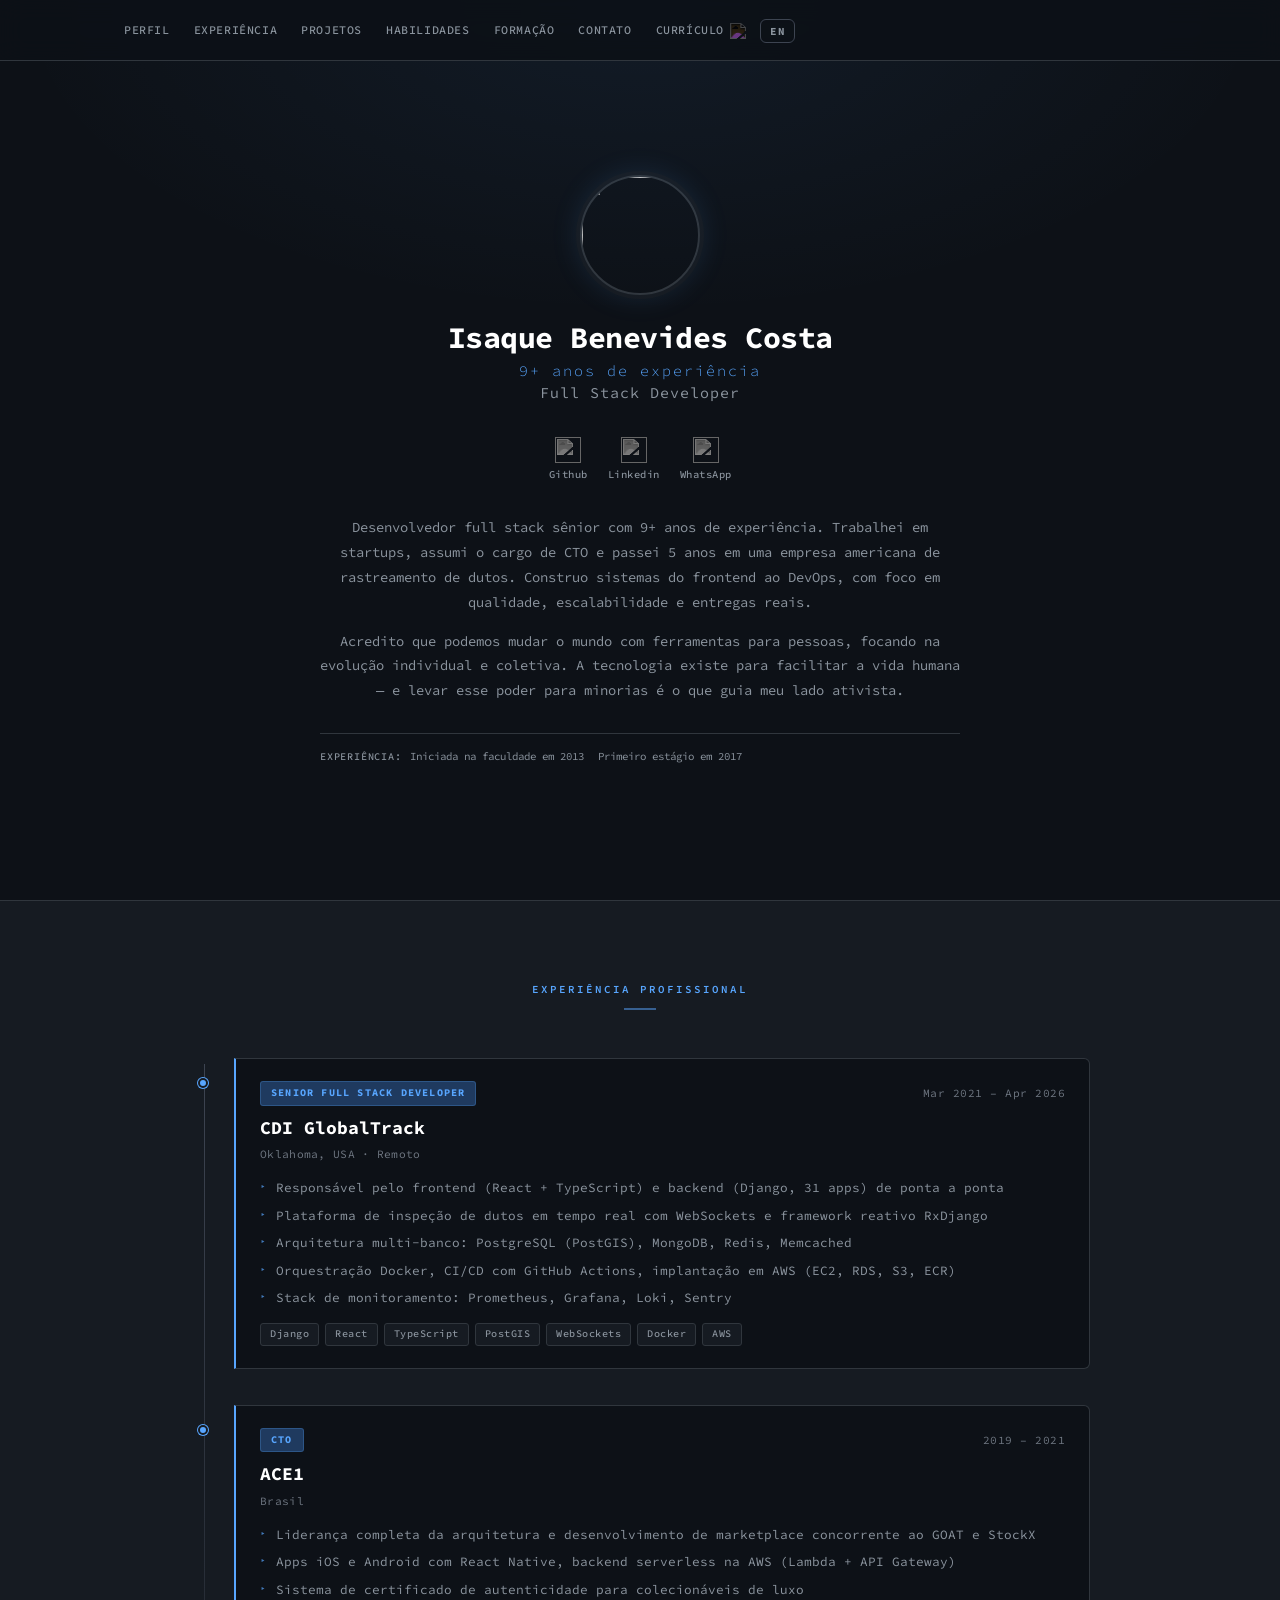
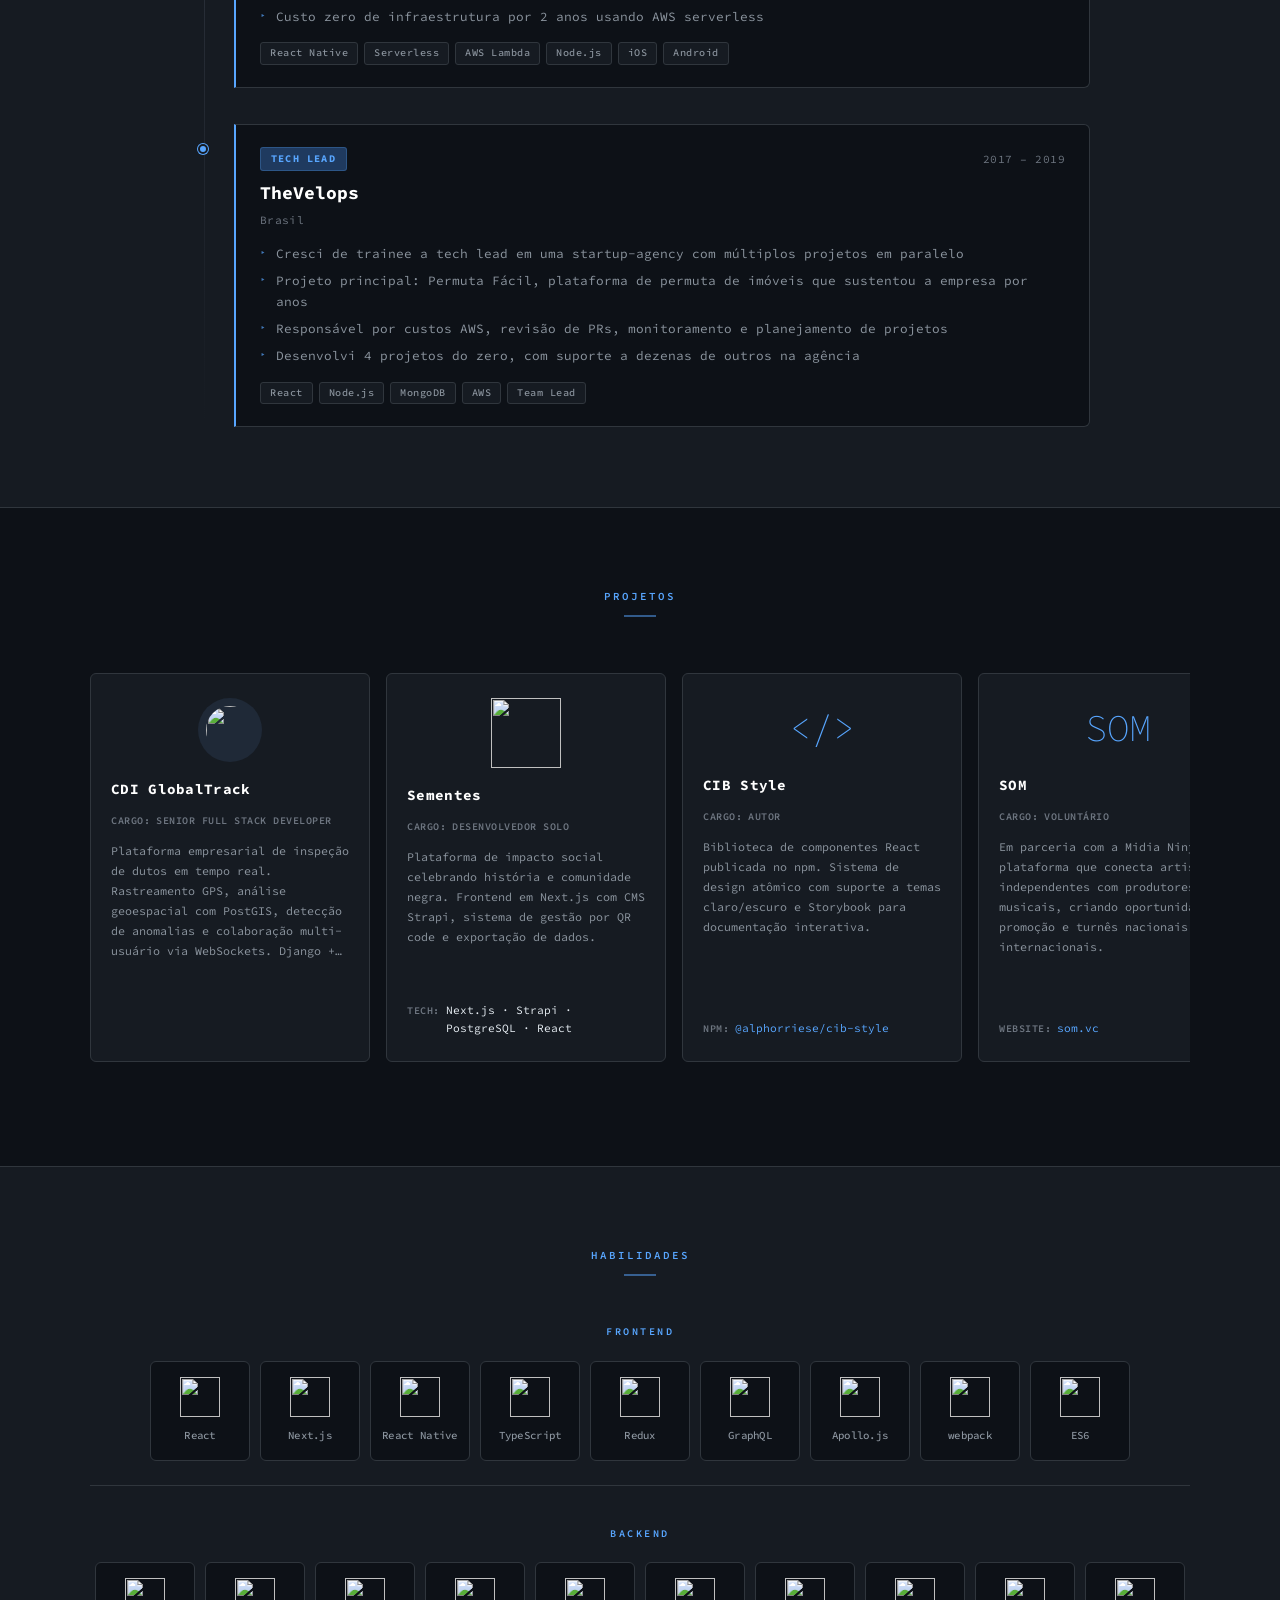
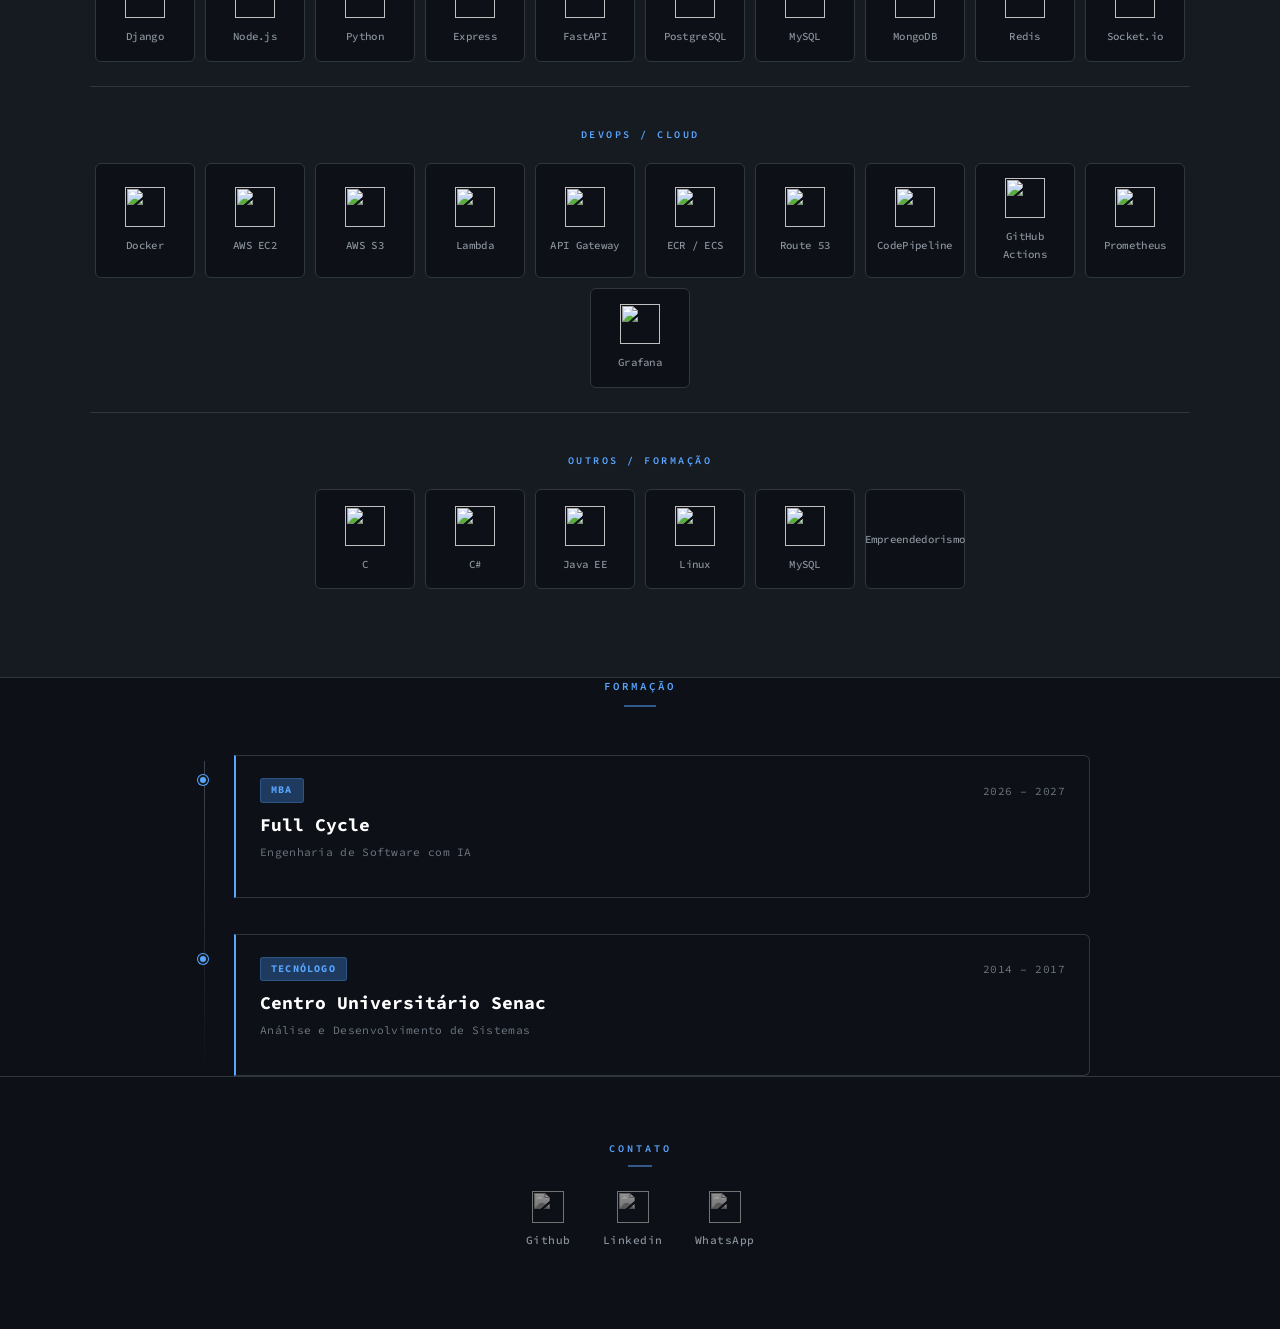
==== commit e38522b0: "Add Education section, fix LinkedIn URL, update PDF resume Co-Authored-By: Claude Sonnet 4.6 <norepl" ====
--- a/index.html
+++ b/index.html
@@ -25,8 +25,9 @@
           <li><a class='menu' href='#experience'><span class="lang-pt">Experiência</span><span class="lang-en">Experience</span></a></li>
           <li><a class='menu' href='#projects'><span class="lang-pt">Projetos</span><span class="lang-en">Projects</span></a></li>
           <li><a class='menu' href='#knowledge'><span class="lang-pt">Habilidades</span><span class="lang-en">Skills</span></a></li>
+          <li><a class='menu' href='#education'><span class="lang-pt">Formação</span><span class="lang-en">Education</span></a></li>
           <li><a class='menu' href='#footer'><span class="lang-pt">Contato</span><span class="lang-en">Contact</span></a></li>
-          <li><a class='menu' target='_blank' href='/curriculum/assets/files/curriculo_12-02-2019-new.pdf'><span class="lang-pt">Currículo</span><span class="lang-en">Resume</span><img class='download-icon' src='/curriculum/assets/images/iconfinder_24_171492.svg'/></a></li>
+          <li><a class='menu' target='_blank' href='/curriculum/assets/files/resume_isaque_costa_2026.pdf'><span class="lang-pt">Currículo</span><span class="lang-en">Resume</span><img class='download-icon' src='/curriculum/assets/images/iconfinder_24_171492.svg'/></a></li>
           <li><button class='lang-toggle' id='lang-toggle'>EN</button></li>
         </ul>
       </nav>
@@ -52,7 +53,7 @@
               </a>
             </li>
             <li>
-              <a target='_blank' href='https://www.linkedin.com/in/isaque-benevides-costa-303a9490/'>
+              <a target='_blank' href='https://www.linkedin.com/in/isaquebc/'>
                 <img src='https://cdn3.iconfinder.com/data/icons/free-social-icons/67/linkedin_circle_gray-512.png'/>
                 <label>Linkedin</label>
               </a>
@@ -553,6 +554,38 @@
 
       </section>
 
+      <!-- EDUCATION -->
+      <section id='education'>
+        <h3 class='section-title'><span class="lang-pt">Formação</span><span class="lang-en">Education</span></h3>
+        <div class='timeline'>
+
+          <div class='timeline-item'>
+            <div class='timeline-dot'></div>
+            <div class='timeline-card'>
+              <div class='timeline-header'>
+                <span class='role-badge'>MBA</span>
+                <span class='timeline-period'>2026 – 2027</span>
+              </div>
+              <h4 class='company-name'>Full Cycle</h4>
+              <span class='timeline-location'><span class="lang-pt">Engenharia de Software com IA</span><span class="lang-en">Software Engineering with AI</span></span>
+            </div>
+          </div>
+
+          <div class='timeline-item'>
+            <div class='timeline-dot'></div>
+            <div class='timeline-card'>
+              <div class='timeline-header'>
+                <span class='role-badge'><span class="lang-pt">Tecnólogo</span><span class="lang-en">B.Tech</span></span>
+                <span class='timeline-period'>2014 – 2017</span>
+              </div>
+              <h4 class='company-name'>Centro Universitário Senac</h4>
+              <span class='timeline-location'><span class="lang-pt">Análise e Desenvolvimento de Sistemas</span><span class="lang-en">Systems Analysis and Development</span></span>
+            </div>
+          </div>
+
+        </div>
+      </section>
+
       <!-- CONTACT -->
       <section id='footer'>
         <ul>
@@ -566,7 +599,7 @@
                 </a>
               </li>
               <li>
-                <a target='_blank' href='https://www.linkedin.com/in/isaque-benevides-costa-303a9490/'>
+                <a target='_blank' href='https://www.linkedin.com/in/isaquebc/'>
                   <img src='https://cdn3.iconfinder.com/data/icons/free-social-icons/67/linkedin_circle_gray-512.png'/>
                   <label>Linkedin</label>
                 </a>
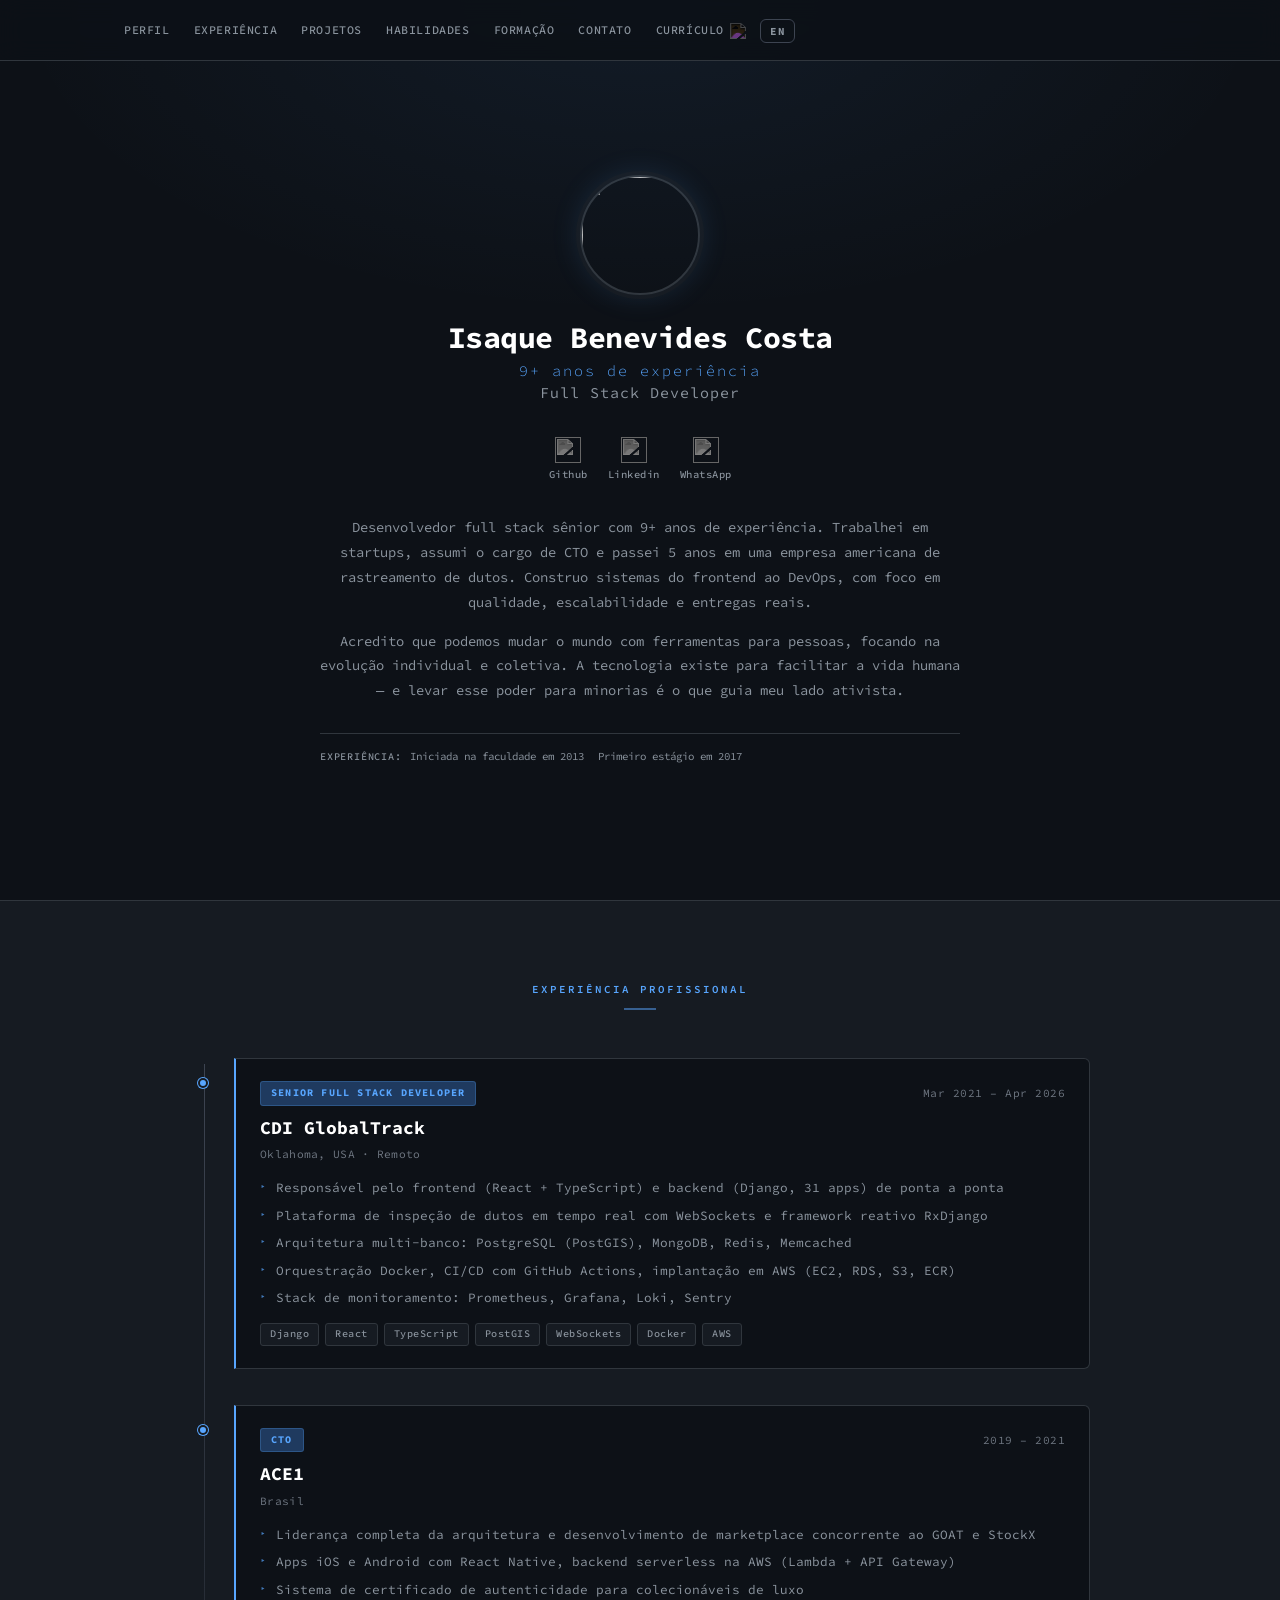
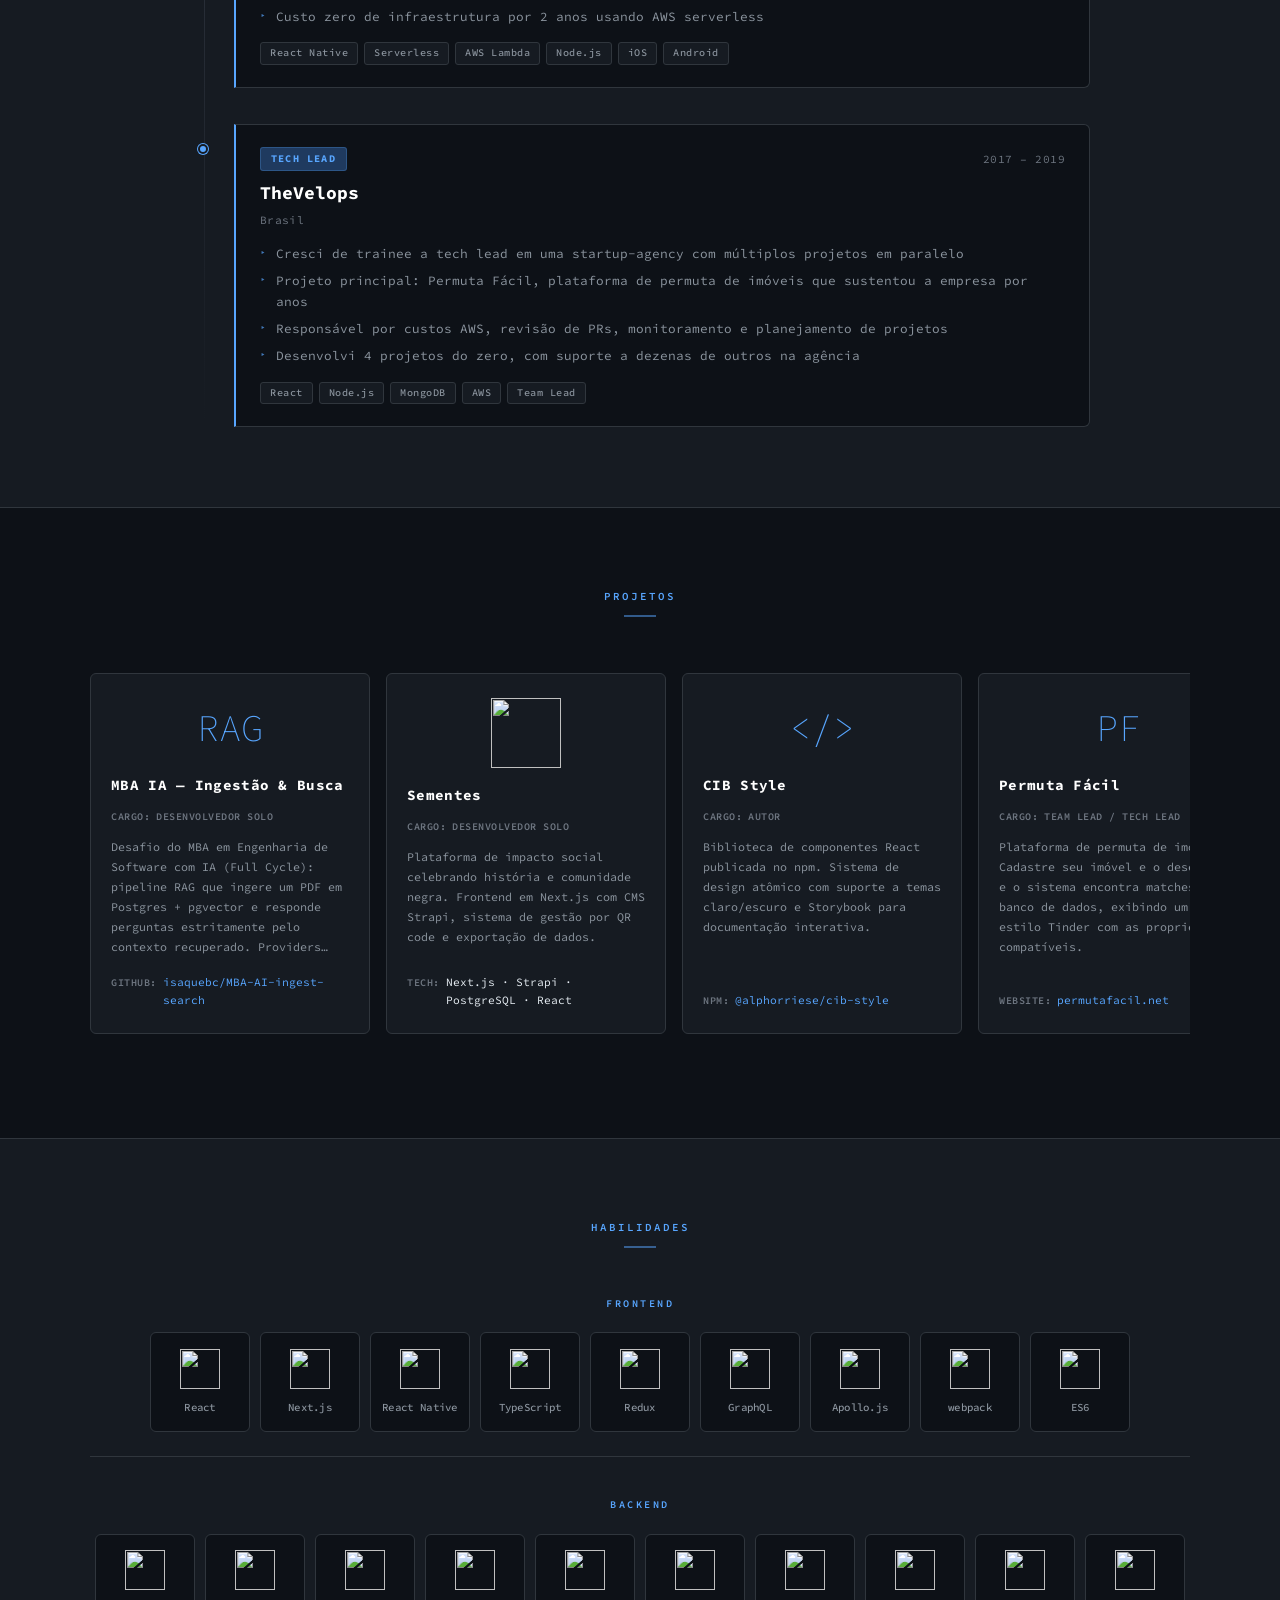
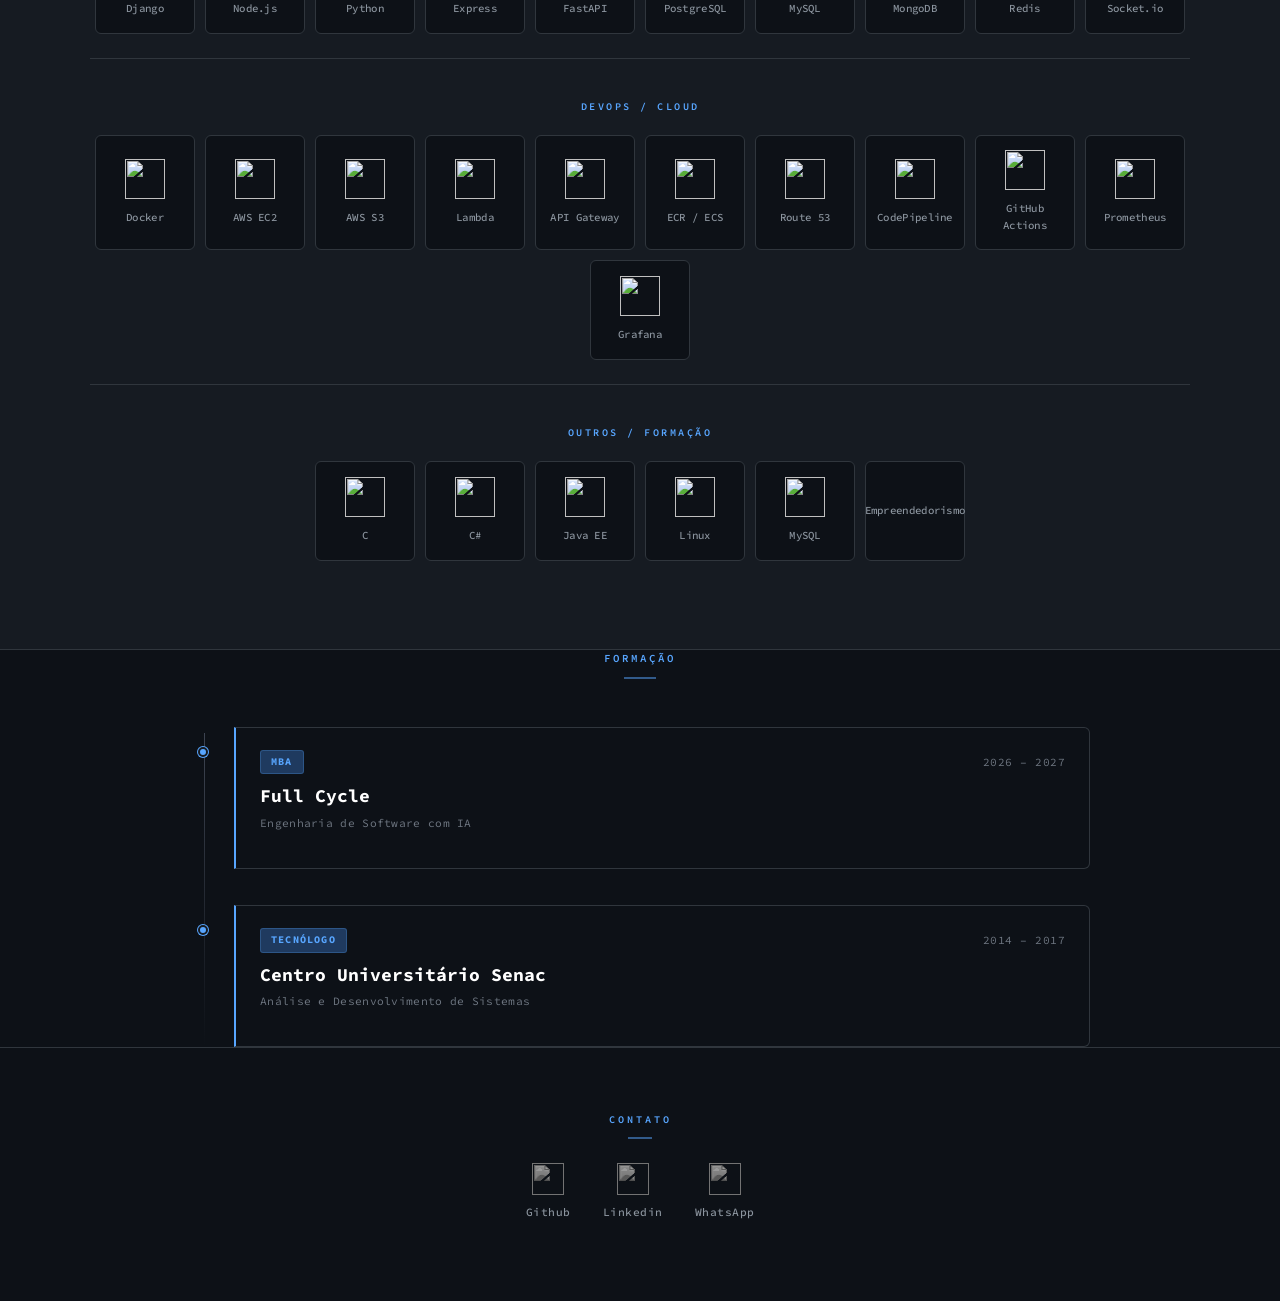
==== commit c47ba3c2: "Reorder projects to feature AI work; add college degree; new GA tag - Promote MBA AI RAG / Creators " ====
--- a/index.html
+++ b/index.html
@@ -196,20 +196,21 @@
         <ul class='project-list'>
 
           <li class='project-item'>
-            <img src='/curriculum/assets/images/gt-logo.svg' class='gt-logo'/>
-            <label>CDI GlobalTrack</label>
-            <div class='content'>
-              <p>
-                <label><span class="lang-pt">Cargo:</span><span class="lang-en">Role:</span></label>
-                <label>Senior Full Stack Developer</label>
-              </p>
-              <div class='description'>
-                <label><span class="lang-pt">Descrição:</span><span class="lang-en">Description:</span></label>
-                <p>
-                  <span class="lang-pt">Plataforma empresarial de inspeção de dutos em tempo real. Rastreamento GPS, análise geoespacial com PostGIS, detecção de anomalias e colaboração multi-usuário via WebSockets. Django + React + TypeScript + Docker + AWS.</span>
-                  <span class="lang-en">Enterprise real-time pipeline inspection platform. GPS tracking, geospatial analytics with PostGIS, anomaly detection, and multi-user collaboration via WebSockets. Django + React + TypeScript + Docker + AWS.</span>
-                </p>
-              </div>
+            <h5 class='project-text-logo'>RAG</h5>
+            <label><span class="lang-pt">MBA IA &mdash; Ingestão & Busca</span><span class="lang-en">MBA AI &mdash; Ingest & Search</span></label>
+            <div class='content'>
+              <p>
+                <label><span class="lang-pt">Cargo:</span><span class="lang-en">Role:</span></label>
+                <label><span class="lang-pt">Desenvolvedor Solo</span><span class="lang-en">Solo Developer</span></label>
+              </p>
+              <div class='description'>
+                <label><span class="lang-pt">Descrição:</span><span class="lang-en">Description:</span></label>
+                <p>
+                  <span class="lang-pt">Desafio do MBA em Engenharia de Software com IA (Full Cycle): pipeline RAG que ingere um PDF em Postgres + pgvector e responde perguntas estritamente pelo contexto recuperado. Providers plugáveis de embeddings (OpenAI / Gemini / HuggingFace) e de chat LLM. Python 3.12, LangChain, Docker Compose.</span>
+                  <span class="lang-en">MBA in Software Engineering with AI (Full Cycle) challenge: RAG pipeline that ingests a PDF into Postgres + pgvector and answers questions strictly from the retrieved context. Pluggable embedding (OpenAI / Gemini / HuggingFace) and chat LLM providers. Python 3.12, LangChain, Docker Compose.</span>
+                </p>
+              </div>
+              <p><label>github: </label><a href='https://github.com/isaquebc/MBA-AI-ingest-search' target='_blank'>isaquebc/MBA-AI-ingest-search</a></p>
             </div>
           </li>
 
@@ -252,6 +253,63 @@
           </li>
 
           <li class='project-item'>
+            <h5 class='project-text-logo'>PF</h5>
+            <label>Permuta Fácil</label>
+            <div class='content'>
+              <p>
+                <label><span class="lang-pt">Cargo:</span><span class="lang-en">Role:</span></label>
+                <label>Team Lead / Tech Lead</label>
+              </p>
+              <div class='description'>
+                <label><span class="lang-pt">Descrição:</span><span class="lang-en">Description:</span></label>
+                <p>
+                  <span class="lang-pt">Plataforma de permuta de imóveis. Cadastre seu imóvel e o desejado, e o sistema encontra matches no banco de dados, exibindo um mapa estilo Tinder com as propriedades compatíveis.</span>
+                  <span class="lang-en">Property exchange platform. Register your property and desired swap, and the system finds matches in the database, displaying a Tinder-style map with compatible properties.</span>
+                </p>
+              </div>
+              <p><label>website: </label><a href='https://permutafacil.net' target='_blank'>permutafacil.net</a></p>
+            </div>
+          </li>
+
+          <li class='project-item'>
+            <h5 class='project-text-logo'>C</h5>
+            <label>Consorciei</label>
+            <div class='content'>
+              <p>
+                <label><span class="lang-pt">Cargo:</span><span class="lang-en">Role:</span></label>
+                <label>Team Lead / Tech Lead</label>
+              </p>
+              <div class='description'>
+                <label><span class="lang-pt">Descrição:</span><span class="lang-en">Description:</span></label>
+                <p>
+                  <span class="lang-pt">Plataforma de administração de cotas de consórcio com filtros step-by-step e integração com WhatsApp Web para comunicação direta com clientes.</span>
+                  <span class="lang-en">Consortium share management platform with step-by-step filters and WhatsApp Web integration for direct client communication.</span>
+                </p>
+              </div>
+              <p><label>website: </label><a href='https://www.consorciei.com.br/' target='_blank'>consorciei.com.br</a></p>
+            </div>
+          </li>
+
+          <li class='project-item'>
+            <h5 class='project-text-logo'>ARCA</h5>
+            <label>ARCA</label>
+            <div class='content'>
+              <p>
+                <label><span class="lang-pt">Cargo:</span><span class="lang-en">Role:</span></label>
+                <label><span class="lang-pt">Único dev da plataforma</span><span class="lang-en">Sole Developer</span></label>
+              </p>
+              <div class='description'>
+                <label><span class="lang-pt">Descrição:</span><span class="lang-en">Description:</span></label>
+                <p>
+                  <span class="lang-pt">Plataforma questionário para análise de consumo e tratamento de água em empresas, gerando relatórios PDF personalizados com dicas de melhoria. ReactJs, MongoDB, Python.</span>
+                  <span class="lang-en">Questionnaire platform for water usage and treatment analysis in companies, generating custom PDF reports with improvement tips. ReactJs, MongoDB, Python.</span>
+                </p>
+              </div>
+              <p><label>website: </label><a href='http://h2ocompany.com.br/' target='_blank'>h2ocompany.com.br</a></p>
+            </div>
+          </li>
+
+          <li class='project-item'>
             <h5 class='project-text-logo'>SOM</h5>
             <label>SOM</label>
             <div class='content'>
@@ -267,84 +325,6 @@
                 </p>
               </div>
               <p><label>website: </label><a href='https://som.vc' target='_blank'>som.vc</a></p>
-            </div>
-          </li>
-
-          <li class='project-item'>
-            <h5 class='project-text-logo'>ACE1</h5>
-            <label>ACE1</label>
-            <div class='content'>
-              <p>
-                <label><span class="lang-pt">Cargo:</span><span class="lang-en">Role:</span></label>
-                <label>CTO</label>
-              </p>
-              <div class='description'>
-                <label><span class="lang-pt">Descrição:</span><span class="lang-en">Description:</span></label>
-                <p>
-                  <span class="lang-pt">Marketplace em React Native que trouxe ao Brasil um modelo similar ao StockX e Goat. Todo produto passa por verificação de autenticidade antes da entrega ao comprador.</span>
-                  <span class="lang-en">React Native marketplace bringing a GOAT/StockX model to Brazil. Every product goes through an authenticity check before delivery to the buyer.</span>
-                </p>
-              </div>
-              <p><label>website: </label><a href='https://ace1.com.br' target='_blank'>ace1.com.br</a></p>
-              <p><label>app: </label><a href='https://play.google.com/store/apps/details?id=com.aceoneapp&hl=pt_BR' target='_blank'>Play Store</a></p>
-              <p><label>app: </label><a href='https://apps.apple.com/br/app/ace1/id1462776917' target='_blank'>Apple Store</a></p>
-            </div>
-          </li>
-
-          <li class='project-item'>
-            <h5 class='project-text-logo'>PF</h5>
-            <label>Permuta Fácil</label>
-            <div class='content'>
-              <p>
-                <label><span class="lang-pt">Cargo:</span><span class="lang-en">Role:</span></label>
-                <label>Team Lead / Tech Lead</label>
-              </p>
-              <div class='description'>
-                <label><span class="lang-pt">Descrição:</span><span class="lang-en">Description:</span></label>
-                <p>
-                  <span class="lang-pt">Plataforma de permuta de imóveis. Cadastre seu imóvel e o desejado, e o sistema encontra matches no banco de dados, exibindo um mapa estilo Tinder com as propriedades compatíveis.</span>
-                  <span class="lang-en">Property exchange platform. Register your property and desired swap, and the system finds matches in the database, displaying a Tinder-style map with compatible properties.</span>
-                </p>
-              </div>
-              <p><label>website: </label><a href='https://permutafacil.net' target='_blank'>permutafacil.net</a></p>
-            </div>
-          </li>
-
-          <li class='project-item'>
-            <h5 class='project-text-logo'>C</h5>
-            <label>Consorciei</label>
-            <div class='content'>
-              <p>
-                <label><span class="lang-pt">Cargo:</span><span class="lang-en">Role:</span></label>
-                <label>Team Lead / Tech Lead</label>
-              </p>
-              <div class='description'>
-                <label><span class="lang-pt">Descrição:</span><span class="lang-en">Description:</span></label>
-                <p>
-                  <span class="lang-pt">Plataforma de administração de cotas de consórcio com filtros step-by-step e integração com WhatsApp Web para comunicação direta com clientes.</span>
-                  <span class="lang-en">Consortium share management platform with step-by-step filters and WhatsApp Web integration for direct client communication.</span>
-                </p>
-              </div>
-              <p><label>website: </label><a href='https://www.consorciei.com.br/' target='_blank'>consorciei.com.br</a></p>
-            </div>
-          </li>
-
-          <li class='project-item'>
-            <h5 class='project-text-logo'>ARCA</h5>
-            <label>ARCA</label>
-            <div class='content'>
-              <p>
-                <label><span class="lang-pt">Cargo:</span><span class="lang-en">Role:</span></label>
-                <label><span class="lang-pt">Único dev da plataforma</span><span class="lang-en">Sole Developer</span></label>
-              </p>
-              <div class='description'>
-                <label><span class="lang-pt">Descrição:</span><span class="lang-en">Description:</span></label>
-                <p>
-                  <span class="lang-pt">Plataforma questionário para análise de consumo e tratamento de água em empresas, gerando relatórios PDF personalizados com dicas de melhoria. ReactJs, MongoDB, Python.</span>
-                  <span class="lang-en">Questionnaire platform for water usage and treatment analysis in companies, generating custom PDF reports with improvement tips. ReactJs, MongoDB, Python.</span>
-                </p>
-              </div>
-              <p><label>website: </label><a href='http://h2ocompany.com.br/' target='_blank'>h2ocompany.com.br</a></p>
             </div>
           </li>
 
@@ -629,5 +609,14 @@
         }
       });
     </script>
+    <!-- Google tag (gtag.js) -->
+    <script async src="https://www.googletagmanager.com/gtag/js?id=G-61ZEQJTRLK"></script>
+    <script>
+      window.dataLayer = window.dataLayer || [];
+      function gtag(){dataLayer.push(arguments);}
+      gtag('js', new Date());
+
+      gtag('config', 'G-61ZEQJTRLK');
+    </script>
   </body>
 </html>
